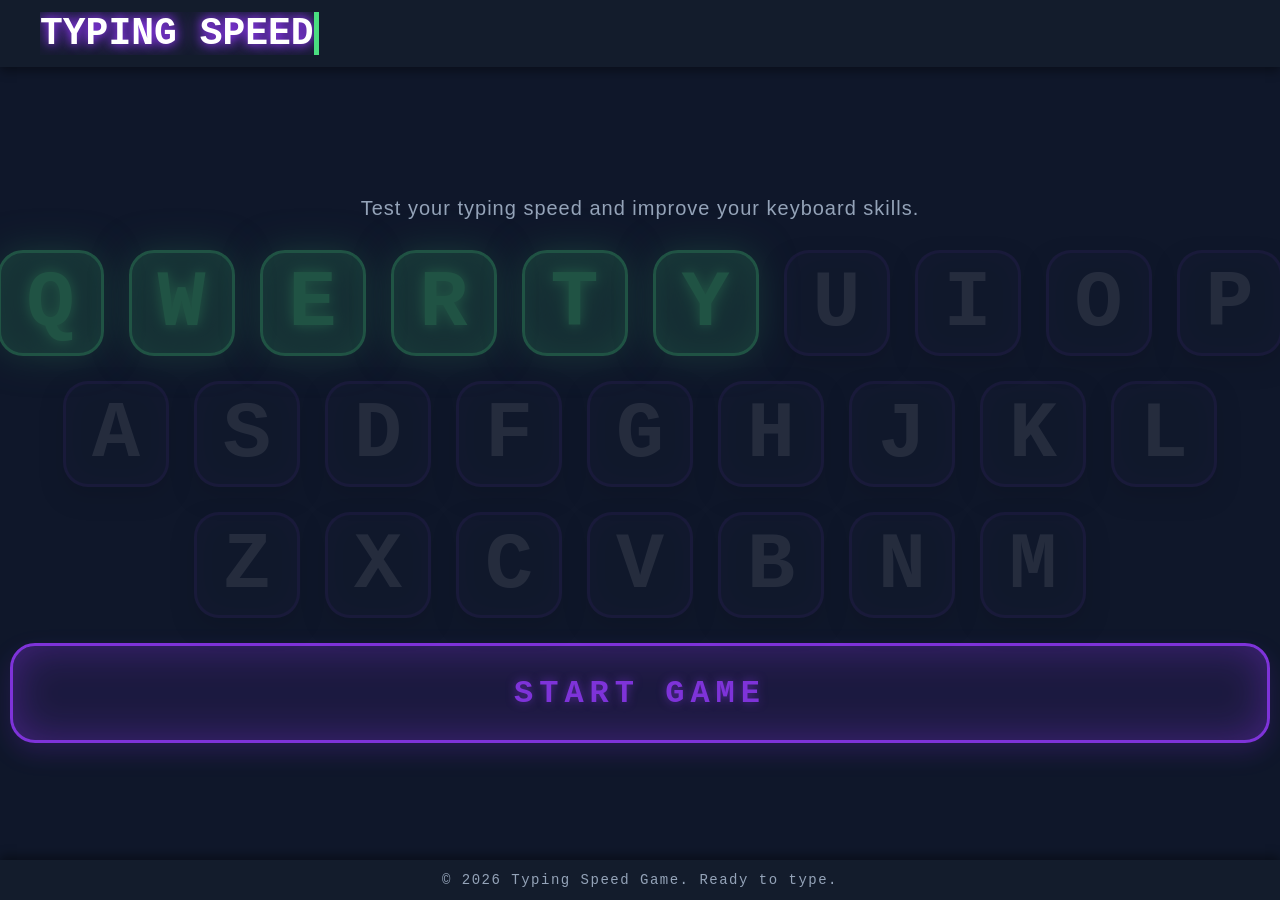
==== index.html @ a7e7d52d "move start button to the background space bar key" ====
<!DOCTYPE html>
<html>
<head>
    <meta charset="UTF-8">
    <title>Typing Speed Game - Main Menu</title>
    <link rel="stylesheet" href="style.css">
</head>
<body>
    
    <div class="header-bar">
        <h1 class="game-title">TYPING SPEED</h1>
    </div>

    <main class="menu-container">
        <p class="menu-description">Test your typing speed and improve your keyboard skills.</p>

        <div class="keyboard-decoration">
            <div class="key-row">
                <div class="key highlight-qwerty">Q</div>
                <div class="key highlight-qwerty">W</div>
                <div class="key highlight-qwerty">E</div>
                <div class="key highlight-qwerty">R</div>
                <div class="key highlight-qwerty">T</div>
                <div class="key highlight-qwerty">Y</div>
                <div class="key">U</div><div class="key">I</div><div class="key">O</div><div class="key">P</div>
            </div>
            <div class="key-row">
                <div class="key">A</div><div class="key">S</div><div class="key">D</div>
                <div class="key">F</div><div class="key">G</div><div class="key">H</div>
                <div class="key">J</div><div class="key">K</div><div class="key">L</div>
            </div>
            <div class="key-row">
                <div class="key">Z</div><div class="key">X</div><div class="key">C</div>
                <div class="key">V</div><div class="key">B</div><div class="key">N</div><div class="key">M</div>
            </div>
            <div class="key-row">
                <a href="game.html" class="space-button-link">
                    <button class="key space-bar" id="menu-start-button">START GAME</button>
                </a>
            </div>
        </div>
    </main>

    <div class="footer-bar">
        <p>© 2026 Typing Speed Game. Ready to type.</p>
    </div>

</body>
</html>
---- style.css ----
/* --- ORTAK AYARLAR --- */
body {
    background-color: #0f172a; 
    color: #ffffff;
    font-family: Arial, sans-serif;
    margin: 0;
    overflow-x: hidden;
}

.header-bar {
    position: absolute;
    top: 0;
    left: 0;
    width: 100%;
    background-color: #131c2c;
    padding: 12px 40px;/* Sağ ve soldan 40px boşluk verildi */
    box-sizing: border-box;
    box-shadow: 0 4px 10px rgba(0, 0, 0, 0.4);
    z-index: 20;
    display: flex;/* Başlık ve butonu yan yana hizalamak için */
    justify-content: space-between;
    align-items: center;/* Dikeyde ortalama */
}

.game-title {
    font-size: 38px;
    font-weight: 900;
    color: #ffffff;
    font-family: 'Courier New', Courier, monospace;
    text-shadow: 0 0 10px #9238f8, 0 0 20px #9238f8;
    border-right: 5px solid #4ade80;
    white-space: nowrap;
    overflow: hidden;
    margin: 0;/* Header-bar içindeki flex düzeni için margin sıfırlandı */
    width: 12ch;
    animation: typing 1.5s steps(12, end), blink-caret 0.8s step-end infinite;
}

@keyframes typing { from { width: 0 } to { width: 12ch; } }
@keyframes blink-caret { from, to { border-color: transparent } 50% { border-color: #4ade80; } }

.menu-container {
    display: flex;
    flex-direction: column;
    align-items: center;
    justify-content: center;
    height: 100vh;
    padding-top: 40px; 
    box-sizing: border-box;
    text-align: center;
}

.menu-description {
    font-size: 20px;
    color: #94a3b8; 
    margin: 0 0 90px 0;
    letter-spacing: 1px;
    z-index: 10;
    position: relative;
}

/* ---  SAYDAM KLAVYE --- */
.keyboard-decoration {
    margin-top: -60px;
    display: flex;
    flex-direction: column;
    gap: 25px; 
    user-select: none; 
    z-index: 5; 
    position: relative;
}

.keyboard-decoration .key:not(.space-bar) {
    pointer-events: none;
    opacity: 0.15;
}

.key-row {
    display: flex;
    justify-content: center;
    gap: 25px; 
}

.key {
    width: 100px; 
    height: 100px; 
    background-color: rgba(30, 41, 59, 0.6); 
    border: 3px solid rgba(146, 56, 248, 0.5); 
    border-radius: 25px; 
    display: flex;
    align-items: center;
    justify-content: center;
    font-family: 'Courier New', Courier, monospace;
    font-size: 80px; 
    font-weight: bold;
    color: rgba(255, 255, 255, 0.6); 
    box-shadow: inset 0 0 30px rgba(146, 56, 248, 0.15), 0 10px 20px rgba(0, 0, 0, 0.6);
    transition: all 0.3s ease;
}

/* ÇOK DAHA BELİRGİN QWERTY VURGUSU */
.highlight-qwerty {
    color: #4ade80; 
    background-color: rgba(74, 222, 128, 0.3);
    border-color: #4ade80; 
    box-shadow: inset 0 0 40px rgba(74, 222, 128, 0.5), 0 0 35px rgba(74, 222, 128, 0.5); 
    text-shadow: 0 0 12px #4ade80, 0 0 30px #4ade80; 
    opacity: 0.3 !important;
}

.space-button-link {
    text-decoration: none;
    z-index: 25;
    position: relative;
}

.space-bar {
    width: 1260px; 
    font-size: 32px; 
    font-weight: 900;
    font-family: 'Courier New', Courier, monospace;
    letter-spacing: 6px;
    color: #9238f8;
    background-color: rgba(146, 56, 248, 0.12);
    border-color: #9238f8;
    box-shadow: inset 0 0 40px rgba(146, 56, 248, 0.4), 0 10px 25px rgba(146, 56, 248, 0.2);
    text-shadow: 0 0 10px rgba(146, 56, 248, 0.6);
    cursor: pointer;
    outline: none;
    opacity: 0.85;
    transition: all 0.3s cubic-bezier(0.175, 0.885, 0.32, 1.275);
}

.space-bar:hover {
    opacity: 1;
    color: #ffffff;
    background-color: rgba(146, 56, 248, 0.25);
    border-color: #a855f7;
    transform: translateY(-4px) scale(1.01);
    box-shadow: inset 0 0 50px rgba(146, 56, 248, 0.6), 0 15px 30px rgba(146, 56, 248, 0.4);
    text-shadow: 0 0 15px #ffffff, 0 0 25px #9238f8;
}

.space-bar:active {
    transform: translateY(-1px) scale(0.99);
    box-shadow: inset 0 0 30px rgba(146, 56, 248, 0.7), 0 5px 10px rgba(0, 0, 0, 0.5);
}

/* --- ALT BİLGİ (FOOTER) ÇUBUĞU --- */
.footer-bar {
    position: absolute;
    bottom: 0;
    left: 0;
    width: 100%;
    background-color: #131c2c; 
    padding: 12px 0;
    box-sizing: border-box;
    box-shadow: 0 -4px 10px rgba(0, 0, 0, 0.4); 
    z-index: 20;
    text-align: center;
}

.footer-bar p {
    margin: 0;
    color: #94a3b8; 
    font-family: 'Courier New', Courier, monospace; 
    font-size: 14px;
    letter-spacing: 1.5px;
}

/* metnin durduğu kutunun ayarları */
#target-text {
    background-color: #1e293b;/* arka plandan biraz daha açık bir mavi */
    color: #f8fafc;           /* kutunun içindeki yazının rengi */
    padding: 15px;
    border: 2px solid #043d55;
    width: min(620px, 90vw);
    font-size: 18px;
    line-height: 1.6;
    border-radius: 8px;
}

.target-word {
    display: inline-block;
    margin: 3px 5px;
    padding: 2px 5px;
    border-radius: 5px;
}

.target-char {
    display: inline-block;
    border-radius: 3px;
}

.current-word {
    background-color: rgba(56, 189, 248, 0.16);
    box-shadow: inset 0 -2px 0 #38bdf8;
}

.completed-word {
    color: #4ade80;
}

.missed-word {
    color: #f87171;
    background-color: rgba(248, 113, 113, 0.16);
}

/* kullanıcının yazı yazacağı kutu */
#user-input {
    background-color: #1e293b;
    color: #ffffff;
    border: 2px solid #334155;
    border-radius: 8px;
    box-sizing: border-box;
    width: min(620px, 90vw);
    height: 56px;
    font-size: 18px;
    line-height: 1.5;
    padding: 14px;
    outline: none;
    transition: border-color 0.2s ease, box-shadow 0.2s ease;
}

#user-input:focus {
    border-color: #38bdf8;
    box-shadow: 0 0 0 3px rgba(56, 189, 248, 0.18);
}

#user-input::placeholder {
    color: #94a3b8;
}

#stats {
    display: flex;
    justify-content: center;
    gap: 12px;
    flex-wrap: wrap;
    width: min(620px, 90vw);
    margin-top: 18px;
}

.stat-box {
    background-color: #1e293b;
    border: 1px solid #334155;
    border-radius: 8px;
    box-sizing: border-box;
    min-width: 130px;
    padding: 12px 16px;
}

.stat-box span {
    display: block;
    color: #94a3b8;
    font-size: 13px;
    margin-bottom: 6px;
}

.stat-box strong {
    color: #f8fafc;
    font-size: 24px;
}

/*yazının doğruluğuna göre renk değiştirme*/
.correct {
    color: #4ade80; 
}

/* yanlış yazılan kelimelerin arka planını hafif kırmızı yapar */   
    border-radius: 3px;
.incorrect {
    color: #f87171; 
    background-color: rgba(248, 113, 113, 0.2);
    border-radius: 3px;
}
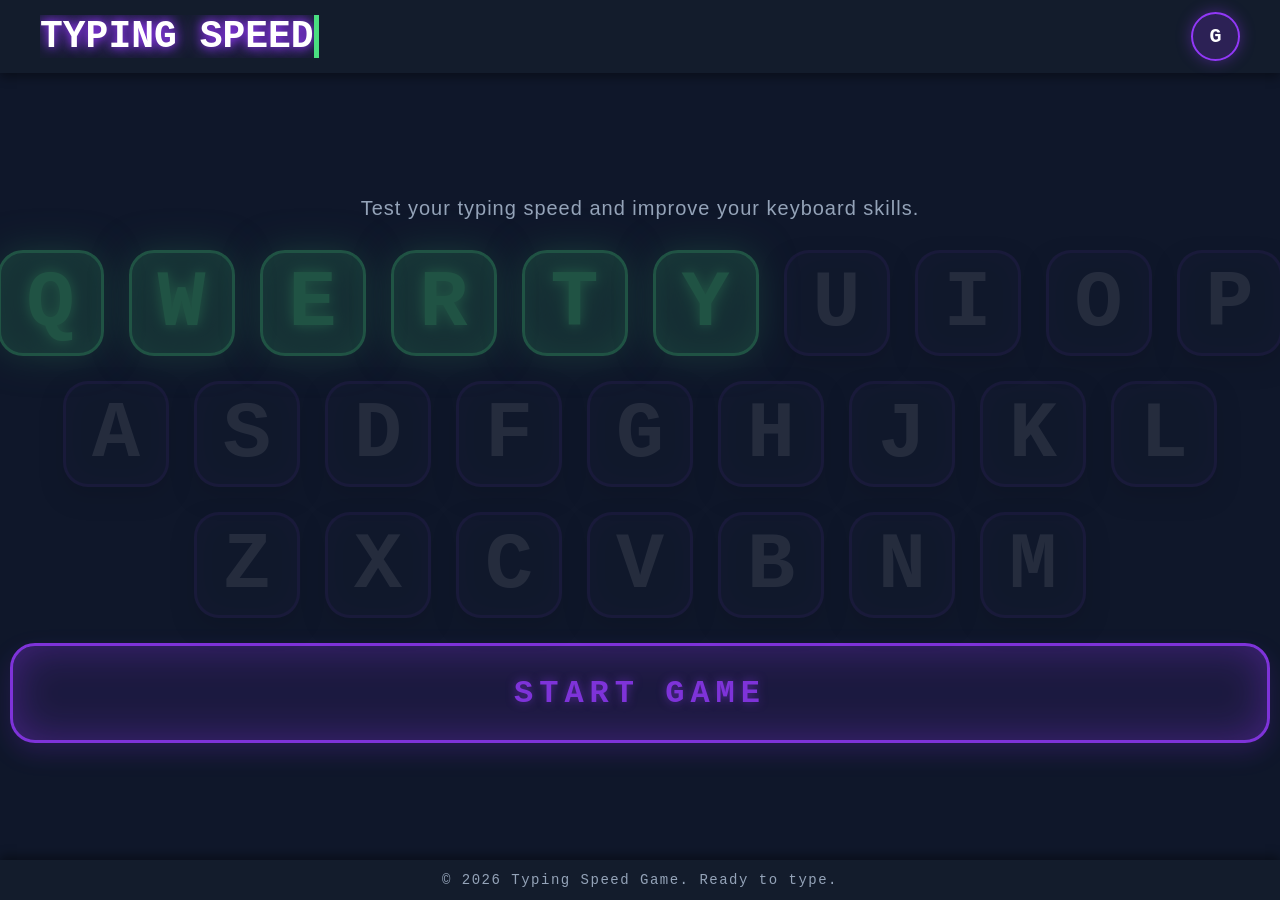
==== commit 14b2410a: "add profile circle icon to the header bar" ====
--- a/index.html
+++ b/index.html
@@ -9,6 +9,23 @@
     
     <div class="header-bar">
         <h1 class="game-title">TYPING SPEED</h1>
+        <div class="profile-container" id="profile-trigger">
+            <div class="profile-circle" id="profile-avatar">G</div>
+        </div>
+    </div>
+
+    <div class="profile-modal" id="profile-modal">
+        <div class="modal-content">
+            <h3>Edit Profile</h3>
+            <div class="input-group">
+                <label for="username-input">Your Name</label>
+                <input type="text" id="username-input" maxlength="15" placeholder="Enter your name">
+            </div>
+            <div class="modal-buttons">
+                <button class="modal-btn cancel" id="modal-cancel">Cancel</button>
+                <button class="modal-btn save" id="modal-save">Save</button>
+            </div>
+        </div>
     </div>
 
     <main class="menu-container">
@@ -45,5 +62,6 @@
         <p>© 2026 Typing Speed Game. Ready to type.</p>
     </div>
 
+    <script src="script.js"></script>
 </body>
 </html>
--- a/style.css
+++ b/style.css
@@ -108,6 +108,156 @@
     opacity: 0.3 !important;
 }
 
+/* profil butonu ve penceresi için eklenen alanlar */
+.profile-container {
+    position: relative; /* altındaki kutuyu hizalamak için relative yapıldı */
+    display: flex;
+    align-items: center;
+    z-index: 25;
+}
+
+.profile-circle {
+    width: 45px;
+    height: 45px;
+    background-color: rgba(146, 56, 248, 0.2);
+    border: 2px solid #9238f8;
+    border-radius: 50%;
+    display: flex;
+    align-items: center;
+    justify-content: center;
+    font-family: 'Courier New', Courier, monospace;
+    font-size: 20px;
+    font-weight: bold;
+    color: #ffffff;
+    cursor: pointer;
+    box-shadow: 0 0 15px rgba(146, 56, 248, 0.4);
+    transition: all 0.3s ease;
+}
+
+.profile-circle:hover {
+    background-color: rgba(146, 56, 248, 0.4);
+    border-color: #4ade80;
+    box-shadow: 0 0 20px #4ade80;
+    transform: scale(1.05);
+}
+
+.profile-modal {
+    display: none;
+    position: absolute; 
+    top: 75px; /* kutu üst dikdörtgenden daha da aşağıya indirildi */
+    right: 0; 
+    z-index: 100;
+}
+
+.profile-modal.active {
+    display: flex;
+}
+
+.modal-content {
+    background-color: rgba(19, 28, 44, 0.75); /* arka plan yarı saydam yapıldı */
+    backdrop-filter: blur(8px); /* arkadaki klavyenin bulanık görünmesi için efekt eklendi */
+    border: 2px solid rgba(146, 56, 248, 0.7);
+    border-radius: 16px;
+    padding: 24px;
+    width: 300px;
+    box-shadow: 0 10px 30px rgba(0, 0, 0, 0.6), inset 0 0 20px rgba(146, 56, 248, 0.1);
+    text-align: left;
+    animation: modalSlide 0.2s ease-out;
+}
+
+@keyframes modalSlide {
+    from { transform: translateY(-10px); opacity: 0; }
+    to { transform: translateY(0); opacity: 1; }
+}
+
+.modal-content h3 {
+    margin: 0 0 16px 0;
+    font-family: 'Courier New', Courier, monospace;
+    color: #ffffff;
+    font-size: 18px;
+    text-shadow: 0 0 8px #9238f8;
+}
+
+.input-group {
+    display: flex;
+    flex-direction: column;
+    gap: 8px;
+    margin-bottom: 24px;
+}
+
+.input-group label {
+    color: #94a3b8;
+    font-size: 13px;
+    font-weight: bold;
+}
+
+.input-group input {
+    background-color: rgba(30, 41, 59, 0.7); /* input alanı da uyum için hafif saydam yapıldı */
+    color: #ffffff;
+    border: 2px solid #334155;
+    border-radius: 8px;
+    padding: 10px;
+    font-size: 15px;
+    outline: none;
+    transition: border-color 0.2s;
+}
+
+.input-group input:focus {
+    border-color: #4ade80;
+    box-shadow: 0 0 10px rgba(74, 222, 128, 0.2);
+}
+
+.modal-buttons {
+    display: flex;
+    justify-content: flex-end;
+    gap: 12px;
+}
+
+/* butonlar arka plandaki klavye tuslarinin stiline uyarlandi */
+.modal-btn {
+    padding: 10px 20px;
+    border-radius: 10px;
+    font-family: 'Courier New', Courier, monospace;
+    font-size: 14px;
+    font-weight: bold;
+    cursor: pointer;
+    background-color: rgba(30, 41, 59, 0.6); 
+    border: 2px solid rgba(146, 56, 248, 0.5); 
+    box-shadow: inset 0 0 15px rgba(146, 56, 248, 0.15), 0 4px 10px rgba(0, 0, 0, 0.4);
+    transition: all 0.2s ease;
+}
+
+.modal-btn.cancel {
+    color: rgba(255, 255, 255, 0.6);
+}
+
+.modal-btn.cancel:hover {
+    color: #ffffff;
+    background-color: rgba(30, 41, 59, 0.8);
+    border-color: #f87171;
+    box-shadow: inset 0 0 15px rgba(248, 113, 113, 0.2), 0 0 15px rgba(248, 113, 113, 0.4);
+    transform: translateY(-2px);
+}
+
+.modal-btn.save {
+    color: #9238f8;
+    text-shadow: 0 0 5px rgba(146, 56, 248, 0.6);
+}
+
+.modal-btn.save:hover {
+    color: #ffffff;
+    background-color: rgba(146, 56, 248, 0.2);
+    border-color: #4ade80;
+    box-shadow: inset 0 0 20px rgba(74, 222, 128, 0.3), 0 0 15px #4ade80;
+    text-shadow: 0 0 8px #4ade80;
+    transform: translateY(-2px);
+}
+
+.modal-btn:active {
+    transform: translateY(0);
+    box-shadow: inset 0 0 10px rgba(0, 0, 0, 0.5);
+}
+
 .space-button-link {
     text-decoration: none;
     z-index: 25;
@@ -267,7 +417,6 @@
 }
 
 /* yanlış yazılan kelimelerin arka planını hafif kırmızı yapar */   
-    border-radius: 3px;
 .incorrect {
     color: #f87171; 
     background-color: rgba(248, 113, 113, 0.2);
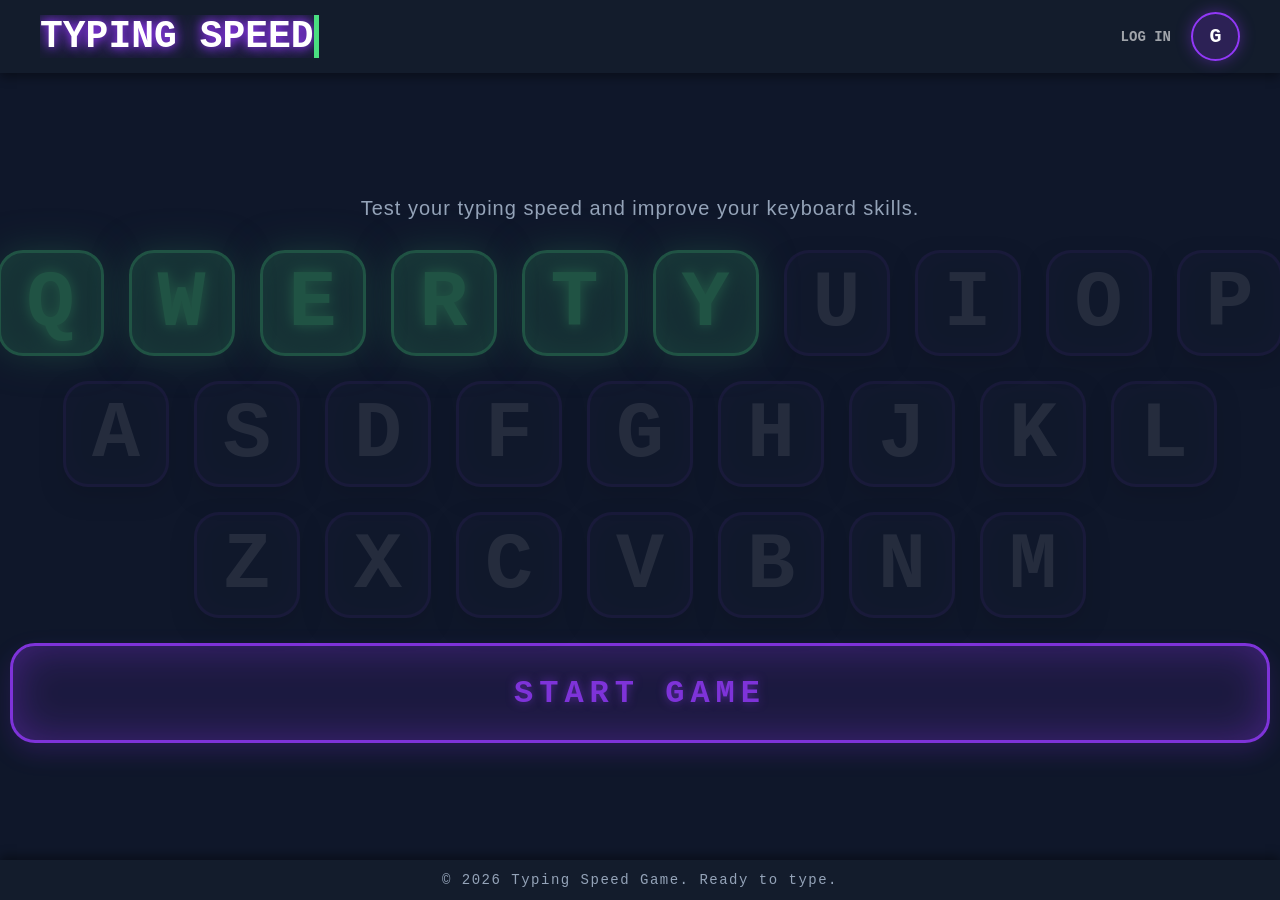
==== commit 37561910: "add login and logout buttons" ====
--- a/index.html
+++ b/index.html
@@ -9,21 +9,28 @@
     
     <div class="header-bar">
         <h1 class="game-title">TYPING SPEED</h1>
-        <div class="profile-container" id="profile-trigger">
-            <div class="profile-circle" id="profile-avatar">G</div>
-        </div>
-    </div>
+        <div class="header-actions">
+            <button class="login-btn" id="login-button">LOG IN</button>
+            <div class="profile-container" id="profile-trigger">
+                <div class="profile-circle" id="profile-avatar">G</div>
+                
+                <div class="profile-modal" id="profile-modal">
+                    <div class="modal-content">
+                        <h3>Edit Profile</h3>
+                        <div class="input-group">
+                            <label for="username-input">Your Name</label>
+                            <input type="text" id="username-input" maxlength="15" placeholder="Enter your name">
+                        </div>
+                        <div class="modal-footer-buttons">
+                            <button class="logout-btn" id="modal-logout">Log Out</button>
+                            <div class="modal-buttons">
+                                <button class="modal-btn cancel" id="modal-cancel">Cancel</button>
+                                <button class="modal-btn save" id="modal-save">Save</button>
+                            </div>
+                        </div>
+                    </div>
+                </div>
 
-    <div class="profile-modal" id="profile-modal">
-        <div class="modal-content">
-            <h3>Edit Profile</h3>
-            <div class="input-group">
-                <label for="username-input">Your Name</label>
-                <input type="text" id="username-input" maxlength="15" placeholder="Enter your name">
-            </div>
-            <div class="modal-buttons">
-                <button class="modal-btn cancel" id="modal-cancel">Cancel</button>
-                <button class="modal-btn save" id="modal-save">Save</button>
             </div>
         </div>
     </div>
--- a/style.css
+++ b/style.css
@@ -39,6 +39,32 @@
 @keyframes typing { from { width: 0 } to { width: 12ch; } }
 @keyframes blink-caret { from, to { border-color: transparent } 50% { border-color: #4ade80; } }
 
+/* auth ve profil aksiyonlari yerlesimi */
+.header-actions {
+    display: flex;
+    align-items: center;
+    gap: 20px;
+}
+
+/* log in butonu */
+.login-btn {
+    background: none;
+    border: none;
+    padding: 0;
+    font-family: 'Courier New', Courier, monospace;
+    font-size: 14px;
+    font-weight: bold;
+    color: rgba(255, 255, 255, 0.6);
+    cursor: pointer;
+    transition: color 0.2s ease, text-shadow 0.2s ease;
+    outline: none;
+}
+
+.login-btn:hover {
+    color: #4ade80;
+    text-shadow: 0 0 8px #4ade80;
+}
+
 .menu-container {
     display: flex;
     flex-direction: column;
@@ -98,7 +124,7 @@
     transition: all 0.3s ease;
 }
 
-/* ÇOK DAHA BELİRGİN QWERTY VURGUSU */
+/*BELİRGİN QWERTY VURGUSU */
 .highlight-qwerty {
     color: #4ade80; 
     background-color: rgba(74, 222, 128, 0.3);
@@ -108,9 +134,9 @@
     opacity: 0.3 !important;
 }
 
-/* profil butonu ve penceresi için eklenen alanlar */
+/* profil dairesi konteynari */
 .profile-container {
-    position: relative; /* altındaki kutuyu hizalamak için relative yapıldı */
+    position: relative; 
     display: flex;
     align-items: center;
     z-index: 25;
@@ -141,10 +167,11 @@
     transform: scale(1.05);
 }
 
+/* absolute yapisi relative parent icine sabitlendi */
 .profile-modal {
     display: none;
     position: absolute; 
-    top: 75px; /* kutu üst dikdörtgenden daha da aşağıya indirildi */
+    top: 58px; 
     right: 0; 
     z-index: 100;
 }
@@ -154,12 +181,12 @@
 }
 
 .modal-content {
-    background-color: rgba(19, 28, 44, 0.75); /* arka plan yarı saydam yapıldı */
-    backdrop-filter: blur(8px); /* arkadaki klavyenin bulanık görünmesi için efekt eklendi */
-    border: 2px solid rgba(146, 56, 248, 0.7);
+    background-color: rgba(19, 28, 44, 0.8); 
+    backdrop-filter: blur(10px); 
+    border: 2px solid rgba(146, 56, 248, 0.6);
     border-radius: 16px;
-    padding: 24px;
-    width: 300px;
+    padding: 22px;
+    width: 320px;
     box-shadow: 0 10px 30px rgba(0, 0, 0, 0.6), inset 0 0 20px rgba(146, 56, 248, 0.1);
     text-align: left;
     animation: modalSlide 0.2s ease-out;
@@ -192,7 +219,7 @@
 }
 
 .input-group input {
-    background-color: rgba(30, 41, 59, 0.7); /* input alanı da uyum için hafif saydam yapıldı */
+    background-color: rgba(30, 41, 59, 0.7); 
     color: #ffffff;
     border: 2px solid #334155;
     border-radius: 8px;
@@ -207,24 +234,31 @@
     box-shadow: 0 0 10px rgba(74, 222, 128, 0.2);
 }
 
+.modal-footer-buttons {
+    display: flex;
+    justify-content: space-between;
+    align-items: center;
+    gap: 10px;
+}
+
 .modal-buttons {
     display: flex;
-    justify-content: flex-end;
-    gap: 12px;
-}
-
-/* butonlar arka plandaki klavye tuslarinin stiline uyarlandi */
+    gap: 10px;
+}
+
+/* klavye tusu miras stilleri */
 .modal-btn {
-    padding: 10px 20px;
+    padding: 10px 18px;
     border-radius: 10px;
     font-family: 'Courier New', Courier, monospace;
-    font-size: 14px;
+    font-size: 13px;
     font-weight: bold;
     cursor: pointer;
     background-color: rgba(30, 41, 59, 0.6); 
     border: 2px solid rgba(146, 56, 248, 0.5); 
     box-shadow: inset 0 0 15px rgba(146, 56, 248, 0.15), 0 4px 10px rgba(0, 0, 0, 0.4);
     transition: all 0.2s ease;
+    outline: none;
 }
 
 .modal-btn.cancel {
@@ -253,9 +287,23 @@
     transform: translateY(-2px);
 }
 
-.modal-btn:active {
-    transform: translateY(0);
-    box-shadow: inset 0 0 10px rgba(0, 0, 0, 0.5);
+/* log out butonu */
+.logout-btn {
+    background: none;
+    border: none;
+    padding: 0;
+    font-family: 'Courier New', Courier, monospace;
+    font-size: 13px;
+    font-weight: bold;
+    cursor: pointer;
+    color: rgba(248, 113, 113, 0.6);
+    transition: color 0.2s ease, text-shadow 0.2s ease;
+    outline: none;
+}
+
+.logout-btn:hover {
+    color: #f87171;
+    text-shadow: 0 0 8px #f87171;
 }
 
 .space-button-link {
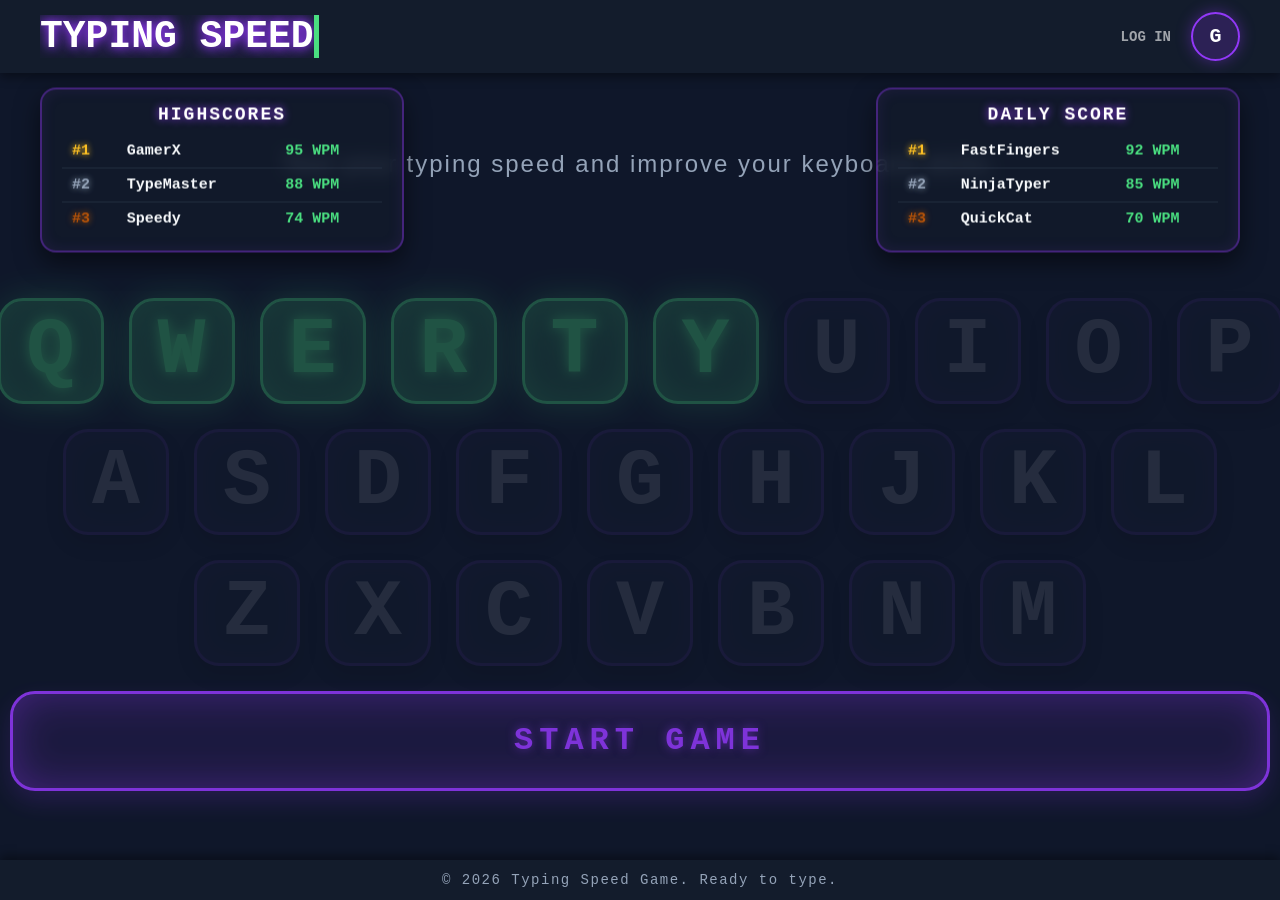
==== commit 0475ffdb: "add highscores and daily score tables to main menu" ====
--- a/index.html
+++ b/index.html
@@ -38,6 +38,52 @@
     <main class="menu-container">
         <p class="menu-description">Test your typing speed and improve your keyboard skills.</p>
 
+        <div class="static-score-container">
+            <h2 class="static-score-title">HIGHSCORES</h2>
+            <table class="static-score-table">
+                <tbody id="main-leaderboard-body">
+                    <tr>
+                        <td class="static-rank-1">#1</td>
+                        <td>GamerX</td>
+                        <td class="correct">95 WPM</td>
+                    </tr>
+                    <tr>
+                        <td class="static-rank-2">#2</td>
+                        <td>TypeMaster</td>
+                        <td class="correct">88 WPM</td>
+                    </tr>
+                    <tr>
+                        <td class="static-rank-3">#3</td>
+                        <td>Speedy</td>
+                        <td class="correct">74 WPM</td>
+                    </tr>
+                </tbody>
+            </table>
+        </div>
+
+        <div class="static-score-container right-side">
+            <h2 class="static-score-title">DAILY SCORE</h2>
+            <table class="static-score-table">
+                <tbody id="daily-leaderboard-body">
+                    <tr>
+                        <td class="static-rank-1">#1</td>
+                        <td>FastFingers</td>
+                        <td class="correct">92 WPM</td>
+                    </tr>
+                    <tr>
+                        <td class="static-rank-2">#2</td>
+                        <td>NinjaTyper</td>
+                        <td class="correct">85 WPM</td>
+                    </tr>
+                    <tr>
+                        <td class="static-rank-3">#3</td>
+                        <td>QuickCat</td>
+                        <td class="correct">70 WPM</td>
+                    </tr>
+                </tbody>
+            </table>
+        </div>
+
         <div class="keyboard-decoration">
             <div class="key-row">
                 <div class="key highlight-qwerty">Q</div>
--- a/style.css
+++ b/style.css
@@ -77,10 +77,10 @@
 }
 
 .menu-description {
-    font-size: 20px;
+    font-size: 24px;
     color: #94a3b8; 
-    margin: 0 0 90px 0;
-    letter-spacing: 1px;
+    margin: 0 0 180px 0;
+    letter-spacing: 2px;
     z-index: 10;
     position: relative;
 }
@@ -124,7 +124,7 @@
     transition: all 0.3s ease;
 }
 
-/*BELİRGİN QWERTY VURGUSU */
+/* BELİRGİN QWERTY VURGUSU */
 .highlight-qwerty {
     color: #4ade80; 
     background-color: rgba(74, 222, 128, 0.3);
@@ -171,7 +171,7 @@
 .profile-modal {
     display: none;
     position: absolute; 
-    top: 58px; 
+    top: 61px; 
     right: 0; 
     z-index: 100;
 }
@@ -469,4 +469,61 @@
     color: #f87171; 
     background-color: rgba(248, 113, 113, 0.2);
     border-radius: 3px;
-}+}
+
+/* --- LIDERLIK TABLOSU AYARLARI --- */
+.static-score-container {
+    width: min(320px, 90vw); 
+    background-color: rgba(19, 28, 44, 0.7);
+    backdrop-filter: blur(8px);
+    border: 2px solid rgba(146, 56, 248, 0.4);
+    border-radius: 16px;
+    padding: 15px 20px; 
+    box-shadow: 0 10px 25px rgba(0, 0, 0, 0.5), inset 0 0 15px rgba(146, 56, 248, 0.1);
+    z-index: 10;
+    
+    position: absolute;
+    left: 40px; 
+    top: calc(50% - 280px);
+    transform: translateY(-50%);
+    margin-bottom: 0; 
+}
+
+/* Daily Score tablosu */
+.static-score-container.right-side {
+    left: auto;
+    right: 40px;
+}
+
+.static-score-title {
+    margin: 0 0 10px 0; 
+    font-family: 'Courier New', Courier, monospace;
+    color: #ffffff;
+    font-size: 18px;
+    text-shadow: 0 0 8px #9238f8;
+    letter-spacing: 2px;
+    text-align: center; /* Yazı ortaya hizalandı */
+}
+
+.static-score-table {
+    width: 100%;
+    border-collapse: collapse;
+    color: #f8fafc;
+    font-family: 'Courier New', Courier, monospace;
+}
+
+.static-score-table td {
+    padding: 8px 10px; /* Tablo hücreleri daraltılarak yükseklik azaltıldı */
+    text-align: left;
+    border-bottom: 1px solid rgba(51, 65, 85, 0.5);
+    font-size: 15px;
+    font-weight: bold;
+}
+
+.static-score-table tr:last-child td {
+    border-bottom: none;
+}
+
+.static-rank-1 { color: #fbbf24; text-shadow: 0 0 6px #fbbf24; }
+.static-rank-2 { color: #94a3b8; text-shadow: 0 0 6px #94a3b8; }
+.static-rank-3 { color: #b45309; text-shadow: 0 0 6px #b45309; }
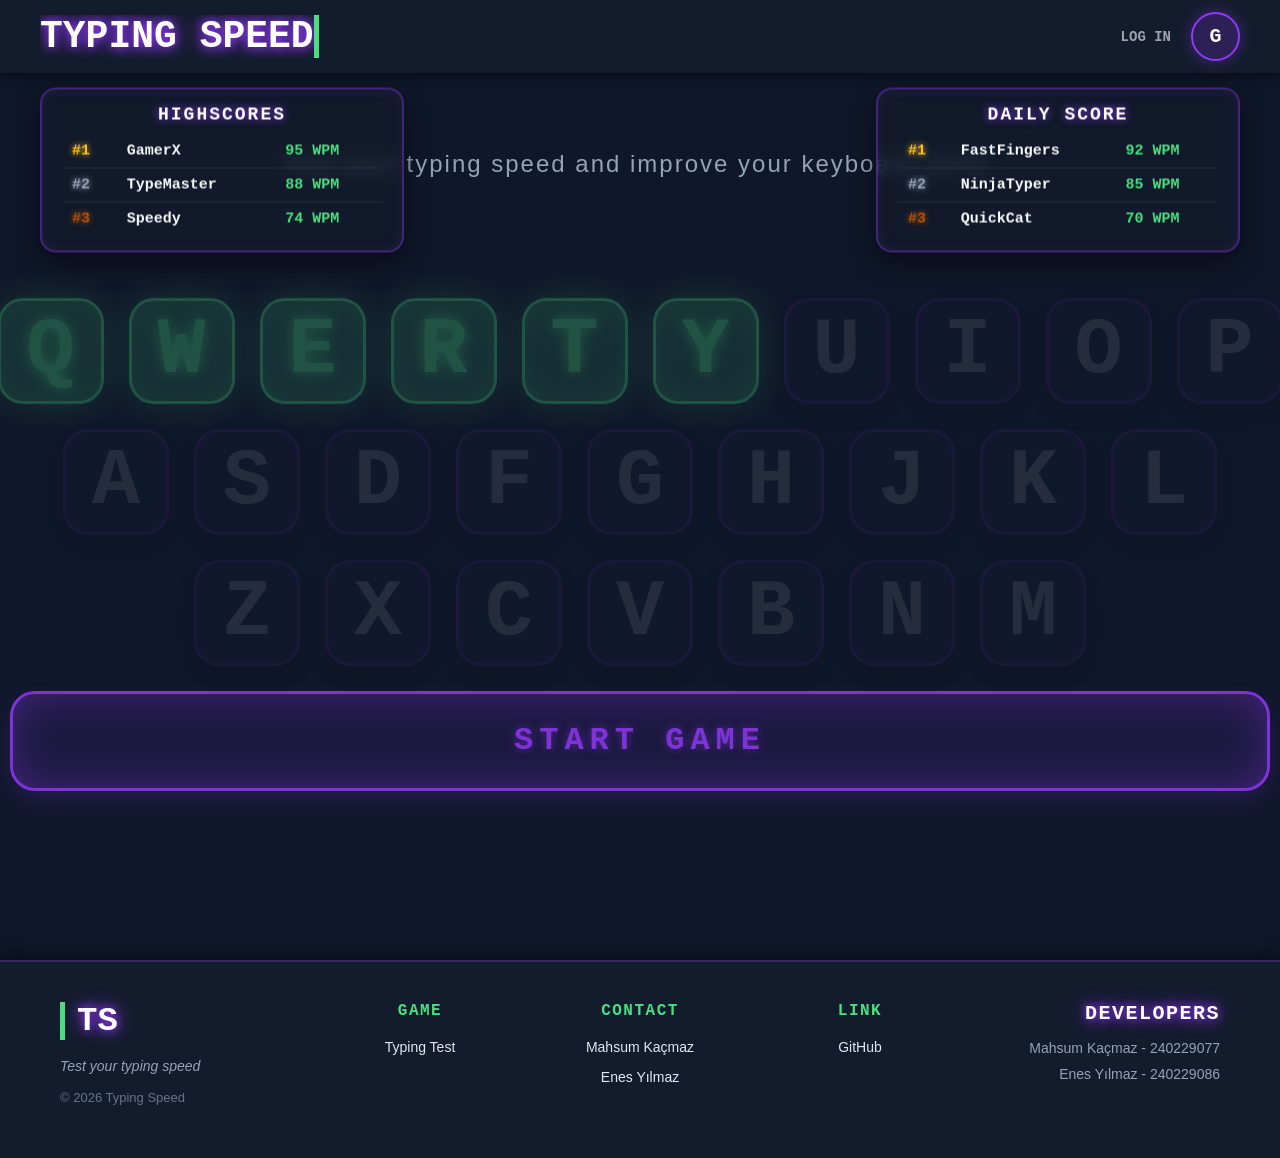
==== commit 063d1902: "footer redesigned" ====
--- a/index.html
+++ b/index.html
@@ -111,9 +111,41 @@
         </div>
     </main>
 
-    <div class="footer-bar">
-        <p>© 2026 Typing Speed Game. Ready to type.</p>
-    </div>
+    <footer class="game-footer">
+        <div class="footer-container">
+            <div class="footer-left">
+                <div class="footer-logo">TS</div>
+                <p class="footer-tagline">Test your typing speed</p>
+                <p class="footer-copyright">&copy; 2026 Typing Speed</p>
+            </div>
+            <div class="footer-center">
+                <div class="footer-column">
+                    <h3>Game</h3>
+                    <ul>
+                        <li><a href="game.html">Typing Test</a></li>
+                    </ul>
+                </div>
+                <div class="footer-column">
+                    <h3>Contact</h3>
+                    <ul>
+                        <li><a href="mailto:mashumkacmaz072@gmail.com">Mahsum Kaçmaz</a></li>
+                        <li><a href="mailto:yenes991@gmail.com">Enes Yılmaz</a></li>
+                    </ul>
+                </div>
+                <div class="footer-column">
+                    <h3>Link</h3>
+                    <ul>
+                        <li><a href="https://github.com/enes-yilmaz123/Typing-Speed.git" target="_blank" rel="noopener noreferrer">GitHub</a></li>
+                    </ul>
+                </div>
+            </div>
+            <div class="footer-right">
+                <div class="footer-right-title">DEVELOPERS</div>
+                <p>Mahsum Kaçmaz - 240229077</p>
+                <p>Enes Yılmaz - 240229086</p>
+            </div>
+        </div>
+    </footer>
 
     <script src="script.js"></script>
 </body>
--- a/style.css
+++ b/style.css
@@ -344,26 +344,151 @@
     box-shadow: inset 0 0 30px rgba(146, 56, 248, 0.7), 0 5px 10px rgba(0, 0, 0, 0.5);
 }
 
-/* --- ALT BİLGİ (FOOTER) ÇUBUĞU --- */
-.footer-bar {
-    position: absolute;
-    bottom: 0;
-    left: 0;
+/* --- YENİ ALAN: GELİŞMİŞ ALT BİLGİ (FOOTER) TASARIMI --- */
+.game-footer {
     width: 100%;
     background-color: #131c2c; 
-    padding: 12px 0;
+    border-top: 2px solid rgba(146, 56, 248, 0.3);
+    padding: 40px 60px;
     box-sizing: border-box;
-    box-shadow: 0 -4px 10px rgba(0, 0, 0, 0.4); 
+    box-shadow: 0 -4px 15px rgba(0, 0, 0, 0.5);
     z-index: 20;
-    text-align: center;
-}
-
-.footer-bar p {
+    position: relative;
+    margin-top: 60px;
+}
+
+.footer-container {
+    max-width: 1300px;
+    margin: 0 auto;
+    display: flex;
+    justify-content: space-between;
+    align-items: flex-start;
+    flex-wrap: wrap;
+    gap: 40px;
+}
+
+.footer-left {
+    flex: 1;
+    min-width: 260px;
+}
+
+.footer-logo {
+    font-family: 'Courier New', Courier, monospace;
+    font-size: 34px;
+    font-weight: 900;
+    color: #ffffff;
+    text-shadow: 0 0 10px #9238f8, 0 0 20px #9238f8;
+    border-left: 5px solid #4ade80;
+    padding-left: 12px;
+    margin-bottom: 12px;
+    display: inline-block;
+}
+
+.footer-tagline {
+    color: #94a3b8;
+    font-size: 14px;
+    font-style: italic;
+    margin: 6px 0;
+}
+
+.footer-copyright {
+    color: #64748b;
+    font-size: 13px;
+    margin-top: 16px;
+}
+
+/* Ortadaki link sütunları mükemmel şekilde ortalandı */
+.footer-center {
+    display: flex;
+    gap: 80px;
+    flex: 2;
+    justify-content: center; /* Sütunlar tam ortaya hizalandı */
+    min-width: 320px;
+}
+
+.footer-column {
+    min-width: 140px;
+    text-align: center; /* Sütun içerikleri ortalandı */
+}
+
+.footer-column h3 {
+    color: #4ade80;
+    font-family: 'Courier New', Courier, monospace;
+    font-size: 16px;
+    margin-top: 0;
+    margin-bottom: 18px;
+    text-transform: uppercase;
+    letter-spacing: 1.5px;
+}
+
+.footer-column ul {
+    list-style: none;
+    padding: 0;
     margin: 0;
-    color: #94a3b8; 
-    font-family: 'Courier New', Courier, monospace; 
+}
+
+.footer-column ul li {
+    margin-bottom: 12px;
+}
+
+.footer-column ul li a {
+    color: #e2e8f0;
+    text-decoration: none;
     font-size: 14px;
+    transition: color 0.2s ease, text-shadow 0.2s ease;
+}
+
+.footer-column ul li a:hover {
+    color: #9238f8;
+    text-shadow: 0 0 6px rgba(146, 56, 248, 0.7);
+}
+
+/* Footer Sağ Alanı - Biraz daha sağa kaydırıldı ve yeşil çubuğu silindi */
+.footer-right {
+    flex: 1;
+    min-width: 240px;
+    text-align: right; /* Metinler sağa yanaştırılarak sağa kayma etkisi artırıldı */
+}
+
+.footer-right-title {
+    font-family: 'Courier New', Courier, monospace;
+    font-size: 20px;
+    font-weight: 900;
+    color: #ffffff;
+    text-shadow: 0 0 10px #9238f8, 0 0 20px #9238f8; /* Mor neon efekti korundu */
+    margin-bottom: 15px;
+    display: inline-block;
     letter-spacing: 1.5px;
+}
+
+.footer-right p {
+    color: #94a3b8;
+    font-size: 14px;
+    margin: 0 0 10px 0;
+    font-family: Arial, sans-serif;
+}
+
+/* responsive düzenlemeler */
+@media (max-width: 1024px) {
+    .footer-container {
+        flex-direction: column;
+        align-items: center;
+        text-align: center;
+    }
+    .footer-left, .footer-right {
+        text-align: center;
+    }
+    .footer-logo {
+        border-left: none;
+        border-bottom: 3px solid #4ade80;
+        padding-left: 0;
+        padding-bottom: 6px;
+    }
+    .footer-center {
+        flex-direction: column;
+        gap: 35px;
+        align-items: center;
+    }
 }
 
 /* metnin durduğu kutunun ayarları */
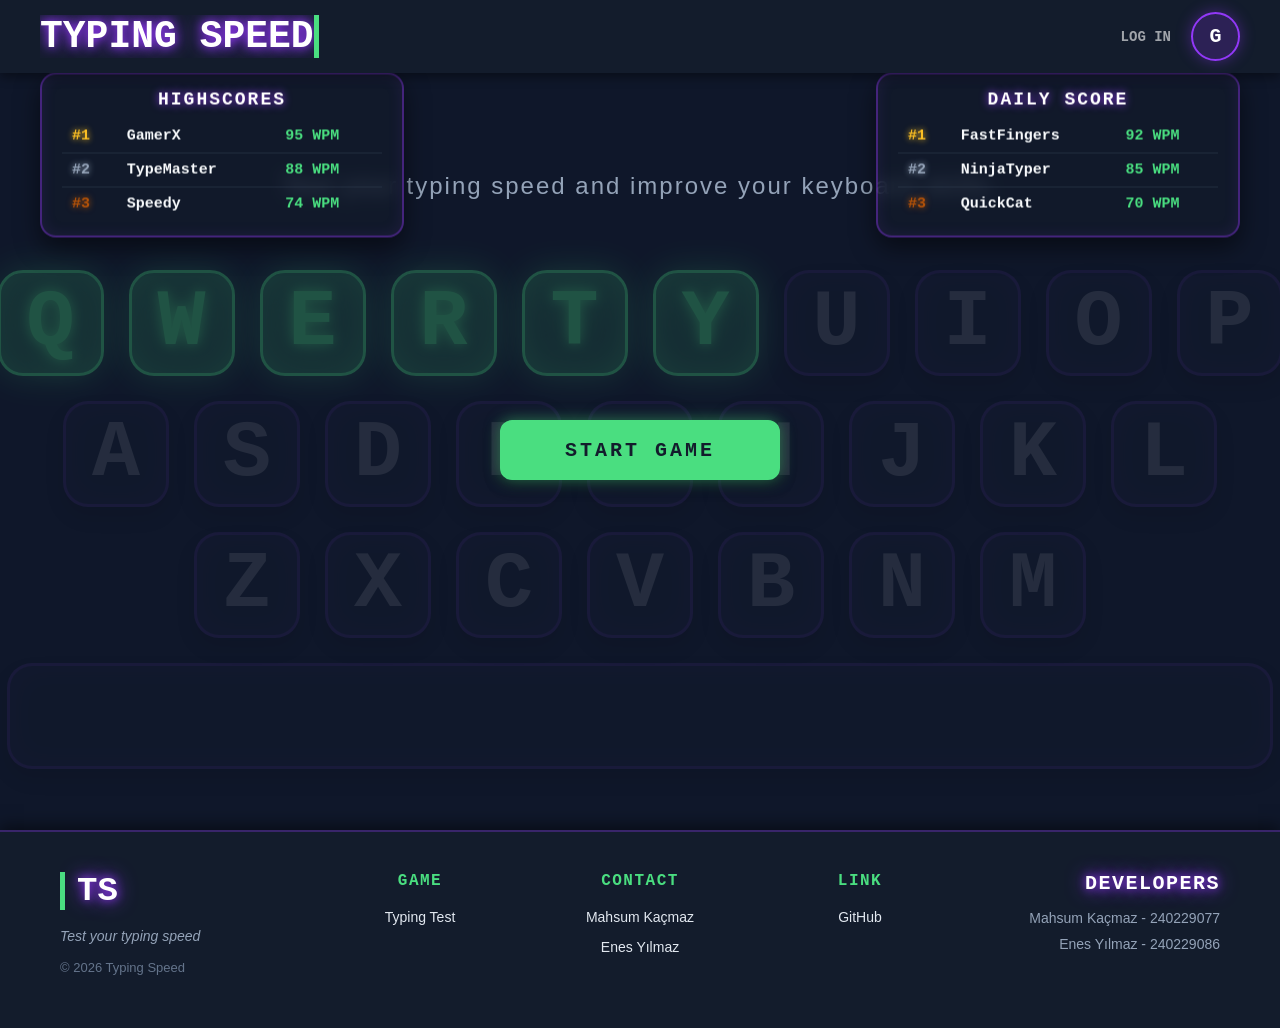
==== commit c7fa1acf: "implement login/logout profile system and redesign start button" ====
--- a/index.html
+++ b/index.html
@@ -37,6 +37,12 @@
 
     <main class="menu-container">
         <p class="menu-description">Test your typing speed and improve your keyboard skills.</p>
+
+        <div class="action-container-absolute">
+            <a href="game.html" class="start-game-link">
+                <button class="neon-start-btn">START GAME</button>
+            </a>
+        </div>
 
         <div class="static-score-container">
             <h2 class="static-score-title">HIGHSCORES</h2>
@@ -104,9 +110,7 @@
                 <div class="key">V</div><div class="key">B</div><div class="key">N</div><div class="key">M</div>
             </div>
             <div class="key-row">
-                <a href="game.html" class="space-button-link">
-                    <button class="key space-bar" id="menu-start-button">START GAME</button>
-                </a>
+                <div class="key space-bar" id="menu-start-button"></div>
             </div>
         </div>
     </main>
--- a/style.css
+++ b/style.css
@@ -13,13 +13,13 @@
     left: 0;
     width: 100%;
     background-color: #131c2c;
-    padding: 12px 40px;/* Sağ ve soldan 40px boşluk verildi */
+    padding: 12px 40px;
     box-sizing: border-box;
     box-shadow: 0 4px 10px rgba(0, 0, 0, 0.4);
     z-index: 20;
-    display: flex;/* Başlık ve butonu yan yana hizalamak için */
+    display: flex;
     justify-content: space-between;
-    align-items: center;/* Dikeyde ortalama */
+    align-items: center;
 }
 
 .game-title {
@@ -31,7 +31,7 @@
     border-right: 5px solid #4ade80;
     white-space: nowrap;
     overflow: hidden;
-    margin: 0;/* Header-bar içindeki flex düzeni için margin sıfırlandı */
+    margin: 0;
     width: 12ch;
     animation: typing 1.5s steps(12, end), blink-caret 0.8s step-end infinite;
 }
@@ -39,14 +39,12 @@
 @keyframes typing { from { width: 0 } to { width: 12ch; } }
 @keyframes blink-caret { from, to { border-color: transparent } 50% { border-color: #4ade80; } }
 
-/* auth ve profil aksiyonlari yerlesimi */
 .header-actions {
     display: flex;
     align-items: center;
     gap: 20px;
 }
 
-/* log in butonu */
 .login-btn {
     background: none;
     border: none;
@@ -74,20 +72,65 @@
     padding-top: 40px; 
     box-sizing: border-box;
     text-align: center;
-}
-
+    position: relative; 
+}
+
+/* ESKİ HALİNE GETİRİLDİ: Orijinal menu description marjin ayarı */
 .menu-description {
     font-size: 24px;
     color: #94a3b8; 
-    margin: 0 0 180px 0;
+    margin: 0 0 130px 0; /* Orijinal tasarımdaki 180px boşluğa geri döndürüldü */
     letter-spacing: 2px;
     z-index: 10;
     position: relative;
 }
 
-/* ---  SAYDAM KLAVYE --- */
+/* --- START GAME NEON BUTONU (EKRANI TAM ORTALAYAN) --- */
+.action-container-absolute {
+    position: absolute;
+    top: 50%;                 
+    left: 50%;                
+    transform: translate(-50%, -50%); 
+    z-index: 30;              
+}
+
+.start-game-link {
+    text-decoration: none;
+}
+
+.neon-start-btn {
+    width: 280px;
+    height: 60px;
+    font-size: 20px;
+    font-weight: 900;
+    font-family: 'Courier New', Courier, monospace;
+    letter-spacing: 3px;
+    color: #131c2c;
+    background-color: #4ade80; 
+    border: 3px solid #4ade80;
+    border-radius: 12px;
+    box-shadow: 0 0 15px rgba(74, 222, 128, 0.5), 0 5px 15px rgba(0, 0, 0, 0.4);
+    cursor: pointer;
+    outline: none;
+    transition: all 0.3s cubic-bezier(0.175, 0.885, 0.32, 1.275);
+}
+
+.neon-start-btn:hover {
+    color: #ffffff;
+    background-color: rgba(74, 222, 128, 0.1);
+    box-shadow: 0 0 25px #4ade80, inset 0 0 10px rgba(74, 222, 128, 0.5);
+    text-shadow: 0 0 8px #4ade80;
+    transform: translateY(-4px) scale(1.03);
+}
+
+.neon-start-btn:active {
+    transform: translateY(-1px) scale(0.98);
+    box-shadow: 0 0 10px #4ade80;
+}
+
+/* --- SAYDAM KLAVYE --- */
 .keyboard-decoration {
-    margin-top: -60px;
+    margin-top: -60px; /* Orijinal klavye konumlandırmasına geri çekildi */
     display: flex;
     flex-direction: column;
     gap: 25px; 
@@ -96,7 +139,7 @@
     position: relative;
 }
 
-.keyboard-decoration .key:not(.space-bar) {
+.keyboard-decoration .key {
     pointer-events: none;
     opacity: 0.15;
 }
@@ -124,7 +167,6 @@
     transition: all 0.3s ease;
 }
 
-/* BELİRGİN QWERTY VURGUSU */
 .highlight-qwerty {
     color: #4ade80; 
     background-color: rgba(74, 222, 128, 0.3);
@@ -134,7 +176,6 @@
     opacity: 0.3 !important;
 }
 
-/* profil dairesi konteynari */
 .profile-container {
     position: relative; 
     display: flex;
@@ -167,7 +208,6 @@
     transform: scale(1.05);
 }
 
-/* absolute yapisi relative parent icine sabitlendi */
 .profile-modal {
     display: none;
     position: absolute; 
@@ -246,7 +286,6 @@
     gap: 10px;
 }
 
-/* klavye tusu miras stilleri */
 .modal-btn {
     padding: 10px 18px;
     border-radius: 10px;
@@ -287,7 +326,6 @@
     transform: translateY(-2px);
 }
 
-/* log out butonu */
 .logout-btn {
     background: none;
     border: none;
@@ -306,45 +344,11 @@
     text-shadow: 0 0 8px #f87171;
 }
 
-.space-button-link {
-    text-decoration: none;
-    z-index: 25;
-    position: relative;
-}
-
 .space-bar {
     width: 1260px; 
-    font-size: 32px; 
-    font-weight: 900;
-    font-family: 'Courier New', Courier, monospace;
-    letter-spacing: 6px;
-    color: #9238f8;
-    background-color: rgba(146, 56, 248, 0.12);
-    border-color: #9238f8;
-    box-shadow: inset 0 0 40px rgba(146, 56, 248, 0.4), 0 10px 25px rgba(146, 56, 248, 0.2);
-    text-shadow: 0 0 10px rgba(146, 56, 248, 0.6);
-    cursor: pointer;
-    outline: none;
-    opacity: 0.85;
-    transition: all 0.3s cubic-bezier(0.175, 0.885, 0.32, 1.275);
-}
-
-.space-bar:hover {
-    opacity: 1;
-    color: #ffffff;
-    background-color: rgba(146, 56, 248, 0.25);
-    border-color: #a855f7;
-    transform: translateY(-4px) scale(1.01);
-    box-shadow: inset 0 0 50px rgba(146, 56, 248, 0.6), 0 15px 30px rgba(146, 56, 248, 0.4);
-    text-shadow: 0 0 15px #ffffff, 0 0 25px #9238f8;
-}
-
-.space-bar:active {
-    transform: translateY(-1px) scale(0.99);
-    box-shadow: inset 0 0 30px rgba(146, 56, 248, 0.7), 0 5px 10px rgba(0, 0, 0, 0.5);
-}
-
-/* --- YENİ ALAN: GELİŞMİŞ ALT BİLGİ (FOOTER) TASARIMI --- */
+}
+
+/* --- FOOTER TASARIMI --- */
 .game-footer {
     width: 100%;
     background-color: #131c2c; 
@@ -354,7 +358,7 @@
     box-shadow: 0 -4px 15px rgba(0, 0, 0, 0.5);
     z-index: 20;
     position: relative;
-    margin-top: 60px;
+    margin-top: -70px;
 }
 
 .footer-container {
@@ -397,18 +401,17 @@
     margin-top: 16px;
 }
 
-/* Ortadaki link sütunları mükemmel şekilde ortalandı */
 .footer-center {
     display: flex;
     gap: 80px;
     flex: 2;
-    justify-content: center; /* Sütunlar tam ortaya hizalandı */
+    justify-content: center; 
     min-width: 320px;
 }
 
 .footer-column {
     min-width: 140px;
-    text-align: center; /* Sütun içerikleri ortalandı */
+    text-align: center; 
 }
 
 .footer-column h3 {
@@ -443,11 +446,10 @@
     text-shadow: 0 0 6px rgba(146, 56, 248, 0.7);
 }
 
-/* Footer Sağ Alanı - Biraz daha sağa kaydırıldı ve yeşil çubuğu silindi */
 .footer-right {
     flex: 1;
     min-width: 240px;
-    text-align: right; /* Metinler sağa yanaştırılarak sağa kayma etkisi artırıldı */
+    text-align: right; 
 }
 
 .footer-right-title {
@@ -455,7 +457,7 @@
     font-size: 20px;
     font-weight: 900;
     color: #ffffff;
-    text-shadow: 0 0 10px #9238f8, 0 0 20px #9238f8; /* Mor neon efekti korundu */
+    text-shadow: 0 0 10px #9238f8, 0 0 20px #9238f8; 
     margin-bottom: 15px;
     display: inline-block;
     letter-spacing: 1.5px;
@@ -468,7 +470,6 @@
     font-family: Arial, sans-serif;
 }
 
-/* responsive düzenlemeler */
 @media (max-width: 1024px) {
     .footer-container {
         flex-direction: column;
@@ -491,112 +492,7 @@
     }
 }
 
-/* metnin durduğu kutunun ayarları */
-#target-text {
-    background-color: #1e293b;/* arka plandan biraz daha açık bir mavi */
-    color: #f8fafc;           /* kutunun içindeki yazının rengi */
-    padding: 15px;
-    border: 2px solid #043d55;
-    width: min(620px, 90vw);
-    font-size: 18px;
-    line-height: 1.6;
-    border-radius: 8px;
-}
-
-.target-word {
-    display: inline-block;
-    margin: 3px 5px;
-    padding: 2px 5px;
-    border-radius: 5px;
-}
-
-.target-char {
-    display: inline-block;
-    border-radius: 3px;
-}
-
-.current-word {
-    background-color: rgba(56, 189, 248, 0.16);
-    box-shadow: inset 0 -2px 0 #38bdf8;
-}
-
-.completed-word {
-    color: #4ade80;
-}
-
-.missed-word {
-    color: #f87171;
-    background-color: rgba(248, 113, 113, 0.16);
-}
-
-/* kullanıcının yazı yazacağı kutu */
-#user-input {
-    background-color: #1e293b;
-    color: #ffffff;
-    border: 2px solid #334155;
-    border-radius: 8px;
-    box-sizing: border-box;
-    width: min(620px, 90vw);
-    height: 56px;
-    font-size: 18px;
-    line-height: 1.5;
-    padding: 14px;
-    outline: none;
-    transition: border-color 0.2s ease, box-shadow 0.2s ease;
-}
-
-#user-input:focus {
-    border-color: #38bdf8;
-    box-shadow: 0 0 0 3px rgba(56, 189, 248, 0.18);
-}
-
-#user-input::placeholder {
-    color: #94a3b8;
-}
-
-#stats {
-    display: flex;
-    justify-content: center;
-    gap: 12px;
-    flex-wrap: wrap;
-    width: min(620px, 90vw);
-    margin-top: 18px;
-}
-
-.stat-box {
-    background-color: #1e293b;
-    border: 1px solid #334155;
-    border-radius: 8px;
-    box-sizing: border-box;
-    min-width: 130px;
-    padding: 12px 16px;
-}
-
-.stat-box span {
-    display: block;
-    color: #94a3b8;
-    font-size: 13px;
-    margin-bottom: 6px;
-}
-
-.stat-box strong {
-    color: #f8fafc;
-    font-size: 24px;
-}
-
-/*yazının doğruluğuna göre renk değiştirme*/
-.correct {
-    color: #4ade80; 
-}
-
-/* yanlış yazılan kelimelerin arka planını hafif kırmızı yapar */   
-.incorrect {
-    color: #f87171; 
-    background-color: rgba(248, 113, 113, 0.2);
-    border-radius: 3px;
-}
-
-/* --- LIDERLIK TABLOSU AYARLARI --- */
+/* ESKİ HALİNE GETİRİLDİ: Orijinal Liderlik Tablosu Konumlandırması (Dikeyde tam merkez) */
 .static-score-container {
     width: min(320px, 90vw); 
     background-color: rgba(19, 28, 44, 0.7);
@@ -609,12 +505,11 @@
     
     position: absolute;
     left: 40px; 
-    top: calc(50% - 280px);
+    top: calc(50% - 295px); /* İlk orijinal dikey hizaya tam olarak geri çekildi */
     transform: translateY(-50%);
     margin-bottom: 0; 
 }
 
-/* Daily Score tablosu */
 .static-score-container.right-side {
     left: auto;
     right: 40px;
@@ -627,7 +522,7 @@
     font-size: 18px;
     text-shadow: 0 0 8px #9238f8;
     letter-spacing: 2px;
-    text-align: center; /* Yazı ortaya hizalandı */
+    text-align: center;
 }
 
 .static-score-table {
@@ -638,7 +533,7 @@
 }
 
 .static-score-table td {
-    padding: 8px 10px; /* Tablo hücreleri daraltılarak yükseklik azaltıldı */
+    padding: 8px 10px; 
     text-align: left;
     border-bottom: 1px solid rgba(51, 65, 85, 0.5);
     font-size: 15px;
@@ -651,4 +546,81 @@
 
 .static-rank-1 { color: #fbbf24; text-shadow: 0 0 6px #fbbf24; }
 .static-rank-2 { color: #94a3b8; text-shadow: 0 0 6px #94a3b8; }
-.static-rank-3 { color: #b45309; text-shadow: 0 0 6px #b45309; }+.static-rank-3 { color: #b45309; text-shadow: 0 0 6px #b45309; }
+
+/* DİĞER PROJE BİLEŞENLERİ */
+#target-text {
+    background-color: #1e293b;
+    color: #f8fafc;           
+    padding: 15px;
+    border: 2px solid #043d55;
+    width: min(620px, 90vw);
+    font-size: 18px;
+    line-height: 1.6;
+    border-radius: 8px;
+}
+
+.target-word {
+    display: inline-block;
+    margin: 3px 5px;
+    padding: 2px 5px;
+    border-radius: 5px;
+}
+
+.target-char {
+    display: inline-block;
+    border-radius: 3px;
+}
+
+.current-word {
+    background-color: rgba(56, 189, 248, 0.16);
+    box-shadow: inset 0 -2px 0 #38bdf8;
+}
+
+.completed-word { color: #4ade80; }
+.missed-word { color: #f87171; background-color: rgba(248, 113, 113, 0.16); }
+
+#user-input {
+    background-color: #1e293b;
+    color: #ffffff;
+    border: 2px solid #334155;
+    border-radius: 8px;
+    box-sizing: border-box;
+    width: min(620px, 90vw);
+    height: 56px;
+    font-size: 18px;
+    line-height: 1.5;
+    padding: 14px;
+    outline: none;
+    transition: border-color 0.2s ease, box-shadow 0.2s ease;
+}
+
+#user-input:focus {
+    border-color: #38bdf8;
+    box-shadow: 0 0 0 3px rgba(56, 189, 248, 0.18);
+}
+
+#user-input::placeholder { color: #94a3b8; }
+
+#stats {
+    display: flex;
+    justify-content: center;
+    gap: 12px;
+    flex-wrap: wrap;
+    width: min(620px, 90vw);
+    margin-top: 18px;
+}
+
+.stat-box {
+    background-color: #1e293b;
+    border: 1px solid #334155;
+    border-radius: 8px;
+    box-sizing: border-box;
+    min-width: 130px;
+    padding: 12px 16px;
+}
+
+.stat-box span { display: block; color: #94a3b8; font-size: 13px; margin-bottom: 6px; }
+.stat-box strong { color: #f8fafc; font-size: 24px; }
+.correct { color: #4ade80; }
+.incorrect { color: #f87171; background-color: rgba(248, 113, 113, 0.2); border-radius: 3px; }
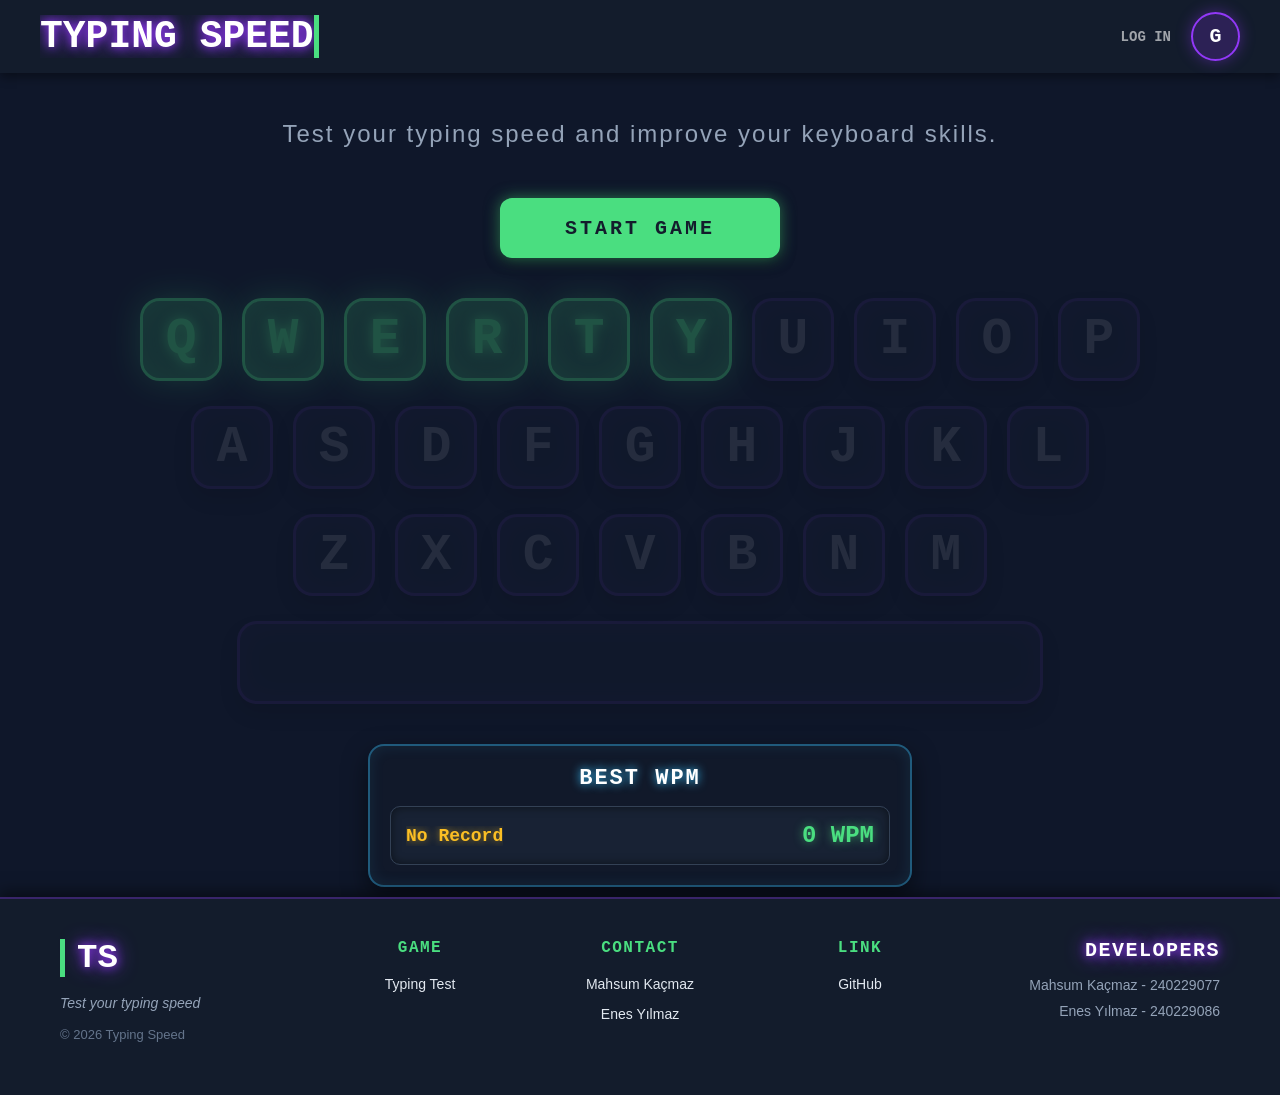
==== commit 9602d340: "replace static leaderboards with global best wpm display" ====
--- a/index.html
+++ b/index.html
@@ -8,7 +8,7 @@
 <body>
     
     <div class="header-bar">
-        <h1 class="game-title">TYPING SPEED</h1>
+        <h1 class="game-title" onclick="window.location.reload();" style="cursor: pointer; user-select: none;">TYPING SPEED</h1>
         <div class="header-actions">
             <button class="login-btn" id="login-button">LOG IN</button>
             <div class="profile-container" id="profile-trigger">
@@ -22,7 +22,6 @@
                             <input type="text" id="username-input" maxlength="15" placeholder="Enter your name">
                         </div>
                         <div class="modal-footer-buttons">
-                            <button class="logout-btn" id="modal-logout">Log Out</button>
                             <div class="modal-buttons">
                                 <button class="modal-btn cancel" id="modal-cancel">Cancel</button>
                                 <button class="modal-btn save" id="modal-save">Save</button>
@@ -44,50 +43,12 @@
             </a>
         </div>
 
-        <div class="static-score-container">
-            <h2 class="static-score-title">HIGHSCORES</h2>
-            <table class="static-score-table">
-                <tbody id="main-leaderboard-body">
-                    <tr>
-                        <td class="static-rank-1">#1</td>
-                        <td>GamerX</td>
-                        <td class="correct">95 WPM</td>
-                    </tr>
-                    <tr>
-                        <td class="static-rank-2">#2</td>
-                        <td>TypeMaster</td>
-                        <td class="correct">88 WPM</td>
-                    </tr>
-                    <tr>
-                        <td class="static-rank-3">#3</td>
-                        <td>Speedy</td>
-                        <td class="correct">74 WPM</td>
-                    </tr>
-                </tbody>
-            </table>
-        </div>
-
-        <div class="static-score-container right-side">
-            <h2 class="static-score-title">DAILY SCORE</h2>
-            <table class="static-score-table">
-                <tbody id="daily-leaderboard-body">
-                    <tr>
-                        <td class="static-rank-1">#1</td>
-                        <td>FastFingers</td>
-                        <td class="correct">92 WPM</td>
-                    </tr>
-                    <tr>
-                        <td class="static-rank-2">#2</td>
-                        <td>NinjaTyper</td>
-                        <td class="correct">85 WPM</td>
-                    </tr>
-                    <tr>
-                        <td class="static-rank-3">#3</td>
-                        <td>QuickCat</td>
-                        <td class="correct">70 WPM</td>
-                    </tr>
-                </tbody>
-            </table>
+        <div class="best-score-container">
+            <h2 class="best-score-title">BEST WPM</h2>
+            <div class="best-score-display">
+                <div class="best-score-name" id="global-best-name">No Record</div>
+                <div class="best-score-value" id="global-best-wpm">0 WPM</div>
+            </div>
         </div>
 
         <div class="keyboard-decoration">
--- a/style.css
+++ b/style.css
@@ -1,4 +1,4 @@
-/* --- ORTAK AYARLAR --- */
+/* ORTAK AYARLAR & HEADER*/
 body {
     background-color: #0f172a; 
     color: #ffffff;
@@ -16,7 +16,7 @@
     padding: 12px 40px;
     box-sizing: border-box;
     box-shadow: 0 4px 10px rgba(0, 0, 0, 0.4);
-    z-index: 20;
+    z-index: 60;
     display: flex;
     justify-content: space-between;
     align-items: center;
@@ -63,6 +63,16 @@
     text-shadow: 0 0 8px #4ade80;
 }
 
+.login-btn.logout-state {
+    color: rgba(248, 113, 113, 0.6);
+}
+
+.login-btn.logout-state:hover {
+    color: #f87171;
+    text-shadow: 0 0 8px #f87171;
+}
+
+/* ANA MENÜ & BAŞLANGIÇ BUTONU*/
 .menu-container {
     display: flex;
     flex-direction: column;
@@ -75,17 +85,15 @@
     position: relative; 
 }
 
-/* ESKİ HALİNE GETİRİLDİ: Orijinal menu description marjin ayarı */
 .menu-description {
     font-size: 24px;
     color: #94a3b8; 
-    margin: 0 0 130px 0; /* Orijinal tasarımdaki 180px boşluğa geri döndürüldü */
+    margin: 0 0 130px 0; 
     letter-spacing: 2px;
     z-index: 10;
     position: relative;
 }
 
-/* --- START GAME NEON BUTONU (EKRANI TAM ORTALAYAN) --- */
 .action-container-absolute {
     position: absolute;
     top: 50%;                 
@@ -94,7 +102,7 @@
     z-index: 30;              
 }
 
-.start-game-link {
+.button-link, .start-game-link {
     text-decoration: none;
 }
 
@@ -128,9 +136,9 @@
     box-shadow: 0 0 10px #4ade80;
 }
 
-/* --- SAYDAM KLAVYE --- */
+/*SAYDAM KLAVYE DEKORASYONU*/
 .keyboard-decoration {
-    margin-top: -60px; /* Orijinal klavye konumlandırmasına geri çekildi */
+    margin-top: -60px;
     display: flex;
     flex-direction: column;
     gap: 25px; 
@@ -147,20 +155,21 @@
 .key-row {
     display: flex;
     justify-content: center;
-    gap: 25px; 
+    gap: 1.5vw;
+    flex-wrap: wrap; 
 }
 
 .key {
-    width: 100px; 
-    height: 100px; 
+    width: clamp(50px, 6vw, 100px); 
+    height: clamp(50px, 6vw, 100px); 
     background-color: rgba(30, 41, 59, 0.6); 
     border: 3px solid rgba(146, 56, 248, 0.5); 
-    border-radius: 25px; 
+    border-radius: 20px; 
     display: flex;
     align-items: center;
     justify-content: center;
     font-family: 'Courier New', Courier, monospace;
-    font-size: 80px; 
+    font-size: clamp(30px, 4vw, 80px); 
     font-weight: bold;
     color: rgba(255, 255, 255, 0.6); 
     box-shadow: inset 0 0 30px rgba(146, 56, 248, 0.15), 0 10px 20px rgba(0, 0, 0, 0.6);
@@ -176,6 +185,12 @@
     opacity: 0.3 !important;
 }
 
+.space-bar {
+    width: 100%; 
+    max-width: 800px;
+}
+
+/* PROFİL VE MODAL (POPUP) PENCERELERİ*/
 .profile-container {
     position: relative; 
     display: flex;
@@ -276,7 +291,7 @@
 
 .modal-footer-buttons {
     display: flex;
-    justify-content: space-between;
+    justify-content: flex-end; 
     align-items: center;
     gap: 10px;
 }
@@ -300,10 +315,7 @@
     outline: none;
 }
 
-.modal-btn.cancel {
-    color: rgba(255, 255, 255, 0.6);
-}
-
+.modal-btn.cancel { color: rgba(255, 255, 255, 0.6); }
 .modal-btn.cancel:hover {
     color: #ffffff;
     background-color: rgba(30, 41, 59, 0.8);
@@ -312,11 +324,7 @@
     transform: translateY(-2px);
 }
 
-.modal-btn.save {
-    color: #9238f8;
-    text-shadow: 0 0 5px rgba(146, 56, 248, 0.6);
-}
-
+.modal-btn.save { color: #9238f8; text-shadow: 0 0 5px rgba(146, 56, 248, 0.6); }
 .modal-btn.save:hover {
     color: #ffffff;
     background-color: rgba(146, 56, 248, 0.2);
@@ -326,29 +334,451 @@
     transform: translateY(-2px);
 }
 
-.logout-btn {
-    background: none;
-    border: none;
-    padding: 0;
-    font-family: 'Courier New', Courier, monospace;
+/* OYUN EKRANI ve TYPING ALANI*/
+.game-container {
+    display: flex;
+    flex-direction: column;
+    align-items: center;
+    justify-content: center;
+    min-height: 100vh; 
+    padding: 20px;
+    box-sizing: border-box;
+}
+
+.game-title-text {
+    font-family: 'Courier New', Courier, monospace; 
+    font-size: 44px;         
+    color: #38bdf8;
+    margin-top: -20px;       
+    margin-bottom: 15px;     
+    text-shadow: 0 0 10px rgba(56, 189, 248, 0.4);
+}
+
+.game-subtitle-text {
+    font-family: Arial, sans-serif;
+    color: #94a3b8;
+    font-size: 18px;
+    margin-bottom: 25px;
+}
+
+.game-time-text {
+    font-family: 'Courier New', Courier, monospace;
+    font-size: 20px;
+    color: #f8fafc;
+}
+
+#target-text {
+    font-family: 'Courier New', Courier, monospace; 
+    text-align: center; 
+    background-color: #1e293b; 
+    color: #f8fafc;            
+    padding: 15px;
+    border: 2px solid #043d55;
+    width: min(1000px, 95vw); 
+    white-space: normal;
+    font-size: 20px;
+    line-height: 1.8; 
+    border-radius: 8px;
+}
+
+.target-word {
+    display: inline-block;
+    margin: 3px 5px;
+    padding: 2px 5px;
+    border-radius: 5px;
+}
+
+.target-char {
+    display: inline-block;
+    border-radius: 3px;
+}
+
+.current-word {
+    background-color: rgba(56, 189, 248, 0.16);
+    box-shadow: inset 0 -2px 0 #38bdf8;
+}
+
+.completed-word { color: #4ade80; }
+.missed-word { color: #f87171; background-color: rgba(248, 113, 113, 0.16); }
+
+#user-input {
+    font-family: 'Courier New', Courier, monospace; 
+    background-color: #1e293b;
+    color: #ffffff;
+    border: 2px solid #334155;
+    border-radius: 8px;
+    box-sizing: border-box;
+    width: min(1000px, 95vw);
+    height: 56px;
+    font-size: 20px;
+    line-height: 1.5;
+    padding: 14px;
+    outline: none;
+    transition: border-color 0.2s ease, box-shadow 0.2s ease;
+}
+
+#user-input:focus {
+    border-color: #38bdf8;
+    box-shadow: 0 0 0 3px rgba(56, 189, 248, 0.18);
+}
+
+#user-input::placeholder { color: #94a3b8; }
+
+/* İSTATİSTİKLER, ZAMANLAYICI ve BUTONLAR*/
+#stats {
+    display: flex;
+    justify-content: center;
+    gap: 12px;
+    flex-wrap: wrap;
+    width: min(620px, 90vw);
+    margin-top: 18px;
+}
+
+.stat-box {
+    background-color: #1e293b;
+    border: 1px solid #334155;
+    border-radius: 8px;
+    box-sizing: border-box;
+    min-width: 130px;
+    padding: 12px 16px;
+    text-align: center;
+}
+
+.stat-box span {
+    display: block;
+    color: #94a3b8;
     font-size: 13px;
+    margin-bottom: 6px;
+}
+
+.stat-box strong {
+    color: #f8fafc;
+    font-size: 24px;
+}
+
+.stat-box:first-child {
+    border: 2px solid #38bdf8; 
+    box-shadow: 0 0 15px rgba(56, 189, 248, 0.3);
+    transform: scale(1.15); 
+    margin: 0 15px; 
+    background-color: #0f172a; 
+}
+
+.stat-box:first-child strong {
+    font-size: 36px; 
+    color: #38bdf8;
+    text-shadow: 0 0 10px rgba(56, 189, 248, 0.6);
+}
+
+.stat-box:first-child span {
+    font-size: 15px; 
+    color: #cbd5e1;
+    font-weight: bold;
+    letter-spacing: 2px;
+}
+
+.correct { color: #4ade80; }
+.incorrect { color: #f87171; background-color: rgba(248, 113, 113, 0.2); border-radius: 3px; }
+
+.timer-box {
+    background-color: #1e293b;
+    border: 2px solid #38bdf8;
+    border-radius: 8px;
+    padding: 10px 30px;
+    margin-bottom: 25px;
+    text-align: center;
+    box-shadow: 0 0 15px rgba(56, 189, 248, 0.2);
+    transition: all 0.3s ease;
+}
+
+.timer-label {
+    display: block;
+    color: #94a3b8;
+    font-family: Arial, sans-serif;
+    font-size: 13px;
+    letter-spacing: 3px;
+    margin-bottom: 5px;
+}
+
+.timer-value {
+    display: block;
+    color: #f8fafc;
+    font-family: 'Courier New', Courier, monospace;
+    font-size: 34px;
+    font-weight: bold;
+    text-shadow: 0 0 10px rgba(56, 189, 248, 0.6);
+}
+
+.timer-warning {
+    border-color: #f87171 !important;
+    box-shadow: 0 0 25px rgba(248, 113, 113, 0.4) !important;
+}
+
+.timer-warning .timer-value {
+    color: #f87171 !important;
+    animation: pulse-red 1s infinite;
+    text-shadow: 0 0 15px rgba(248, 113, 113, 0.8) !important;
+}
+
+@keyframes pulse-red {
+    0% { transform: scale(1); }
+    50% { transform: scale(1.08); }
+    100% { transform: scale(1); }
+}
+
+.restart-button {
+    background-color: transparent;
+    color: #38bdf8;
+    border: 2px solid #38bdf8;
+    border-radius: 8px;
+    padding: 10px 25px;
+    font-family: 'Courier New', Courier, monospace;
+    font-size: 20px;
     font-weight: bold;
     cursor: pointer;
-    color: rgba(248, 113, 113, 0.6);
-    transition: color 0.2s ease, text-shadow 0.2s ease;
-    outline: none;
-}
-
-.logout-btn:hover {
-    color: #f87171;
-    text-shadow: 0 0 8px #f87171;
-}
-
-.space-bar {
-    width: 1260px; 
-}
-
-/* --- FOOTER TASARIMI --- */
+    transition: all 0.3s ease;
+    box-shadow: 0 0 10px rgba(56, 189, 248, 0.2);
+}
+
+.restart-button:hover {
+    background-color: rgba(56, 189, 248, 0.1);
+    box-shadow: 0 0 20px rgba(56, 189, 248, 0.6);
+    transform: scale(1.05);
+}
+
+/* AYARLAR MENÜSÜ & YAN PANELLER*/
+.settings-bar {
+    display: flex;
+    justify-content: center;
+    gap: 15px;
+    margin-top: -120px; 
+    margin-bottom: 55px;  
+    z-index: 100;
+}
+
+.dropdown-wrapper {
+    display: flex;
+    flex-direction: column;
+    align-items: center;
+    gap: 8px; 
+}
+
+.dropdown-label {
+    color: #38bdf8; 
+    font-family: 'Courier New', Courier, monospace;
+    font-size: 16px; 
+    font-weight: bold;
+    letter-spacing: 1.5px;
+    text-shadow: 0 0 8px rgba(56, 189, 248, 0.4); 
+}
+
+.dropdown {
+    position: relative;
+    display: inline-block;
+}
+
+.dropbtn {
+    background-color: #1e293b;
+    color: #38bdf8;
+    padding: 8px 20px;
+    font-family: 'Courier New', Courier, monospace;
+    font-size: 16px;
+    font-weight: bold;
+    border: 2px solid #043d55;
+    border-radius: 8px;
+    cursor: pointer;
+    transition: all 0.3s ease;
+    box-shadow: 0 0 10px rgba(56, 189, 248, 0.1);
+}
+
+.dropbtn:hover, .dropbtn:focus {
+    background-color: #043d55;
+    box-shadow: 0 0 15px rgba(56, 189, 248, 0.4);
+    transform: translateY(-2px);
+}
+
+.dropdown-content {
+    display: none;
+    position: absolute;
+    background-color: #1e293b;
+    min-width: 130px;
+    box-shadow: 0px 8px 16px 0px rgba(0,0,0,0.6);
+    z-index: 1;
+    border: 2px solid #334155;
+    border-radius: 8px;
+    top: 115%; 
+    left: 50%;
+    transform: translateX(-50%);
+    overflow: hidden;
+}
+
+.dropdown-content a {
+    color: #94a3b8;
+    padding: 12px 16px;
+    text-decoration: none;
+    display: block;
+    font-family: 'Courier New', Courier, monospace;
+    font-size: 14px;
+    text-align: center;
+    transition: all 0.2s ease;
+}
+
+.dropdown-content a:hover {
+    background-color: rgba(56, 189, 248, 0.15);
+    color: #38bdf8;
+}
+
+.show-menu { display: block; }
+
+.side-panel {
+    position: fixed;
+    right: 30px;
+    top: 50%;
+    transform: translateY(-50%);
+    background-color: #1e293b;
+    border: 2px solid #043d55;
+    border-radius: 12px;
+    padding: 20px;
+    box-shadow: 0 0 20px rgba(0,0,0,0.5);
+    display: flex;
+    flex-direction: column;
+    gap: 15px;
+    min-width: 160px;
+    text-align: center;
+    z-index: 50;
+    transition: all 0.3s ease;
+}
+
+.side-panel h3 {
+    color: #38bdf8;
+    font-family: 'Courier New', Courier, monospace;
+    margin: 0 0 10px 0;
+    font-size: 20px;
+    text-shadow: 0 0 8px rgba(56, 189, 248, 0.4);
+    border-bottom: 1px solid #334155;
+    padding-bottom: 10px;
+    letter-spacing: 1px;
+}
+
+.side-stat {
+    display: flex;
+    flex-direction: column;
+    align-items: center;
+}
+
+.side-stat span { color: #94a3b8; font-size: 12px; margin-bottom: 4px; }
+.side-stat strong { color: #f8fafc; font-size: 24px; }
+
+#lg-wpm {
+    color: #4ade80;
+    font-size: 28px;
+    text-shadow: 0 0 10px rgba(74, 222, 128, 0.4);
+}
+
+.best-stat-box {
+    margin-top: 15px;
+    padding-top: 15px;
+    border-top: 2px dashed #334155;
+    display: flex;
+    flex-direction: column;
+    align-items: center;
+}
+
+.best-stat-box h4 {
+    color: #fbbf24; 
+    margin: 0 0 5px 0;
+    font-size: 15px;
+    font-family: 'Courier New', Courier, monospace;
+    text-shadow: 0 0 10px rgba(251, 191, 36, 0.4);
+    letter-spacing: 1px;
+}
+
+#best-wpm-value {
+    color: #fcd34d;
+    font-size: 34px;
+    font-weight: bold;
+    text-shadow: 0 0 20px rgba(251, 191, 36, 0.7);
+}
+
+@media (max-width: 1350px) {
+    .side-panel {
+        position: relative;
+        right: auto;
+        top: auto;
+        transform: none;
+        flex-direction: row;
+        flex-wrap: wrap;
+        justify-content: center;
+        width: min(620px, 90vw);
+        margin: 20px auto;
+    }
+    .side-panel h3 {
+        width: 100%;
+        border-bottom: none;
+        margin-bottom: 0;
+    }
+}
+
+/* BEST WPM TABLOSU */
+.best-score-container {
+    width: min(320px, 90vw); 
+    background-color: rgba(19, 28, 44, 0.7);
+    backdrop-filter: blur(8px);
+    border: 2px solid rgba(56, 189, 248, 0.4); 
+    border-radius: 16px;
+    padding: 20px; 
+    box-shadow: 0 10px 25px rgba(0, 0, 0, 0.5), inset 0 0 15px rgba(56, 189, 248, 0.1);
+    z-index: 10;
+    
+    position: absolute;
+    left: 40px; 
+    top: calc(50% - 295px); 
+    transform: translateY(-50%);
+    margin-bottom: 0; 
+}
+
+.best-score-title {
+    margin: 0 0 15px 0; 
+    font-family: 'Courier New', Courier, monospace;
+    color: #ffffff;
+    font-size: 22px;
+    text-shadow: 0 0 10px #38bdf8;
+    letter-spacing: 2px;
+    text-align: center;
+}
+
+.best-score-display {
+    display: flex;
+    justify-content: space-between;
+    align-items: center;
+    background-color: rgba(30, 41, 59, 0.6);
+    padding: 15px;
+    border-radius: 10px;
+    border: 1px solid #334155;
+    box-shadow: inset 0 0 10px rgba(0,0,0,0.5);
+}
+
+.best-score-name {
+    color: #fbbf24;
+    font-family: 'Courier New', Courier, monospace;
+    font-size: 18px;
+    font-weight: bold;
+    text-shadow: 0 0 8px rgba(251, 191, 36, 0.6);
+    max-width: 140px;
+    overflow: hidden;
+    text-overflow: ellipsis;
+    white-space: nowrap;
+}
+
+.best-score-value {
+    color: #4ade80;
+    font-family: 'Courier New', Courier, monospace;
+    font-size: 24px;
+    font-weight: bold;
+    text-shadow: 0 0 10px rgba(74, 222, 128, 0.6);
+}
+
+/* FOOTER (ALT BİLGİ - Arkadaşın Tasarımı)*/
 .game-footer {
     width: 100%;
     background-color: #131c2c; 
@@ -430,9 +860,7 @@
     margin: 0;
 }
 
-.footer-column ul li {
-    margin-bottom: 12px;
-}
+.footer-column ul li { margin-bottom: 12px; }
 
 .footer-column ul li a {
     color: #e2e8f0;
@@ -492,135 +920,138 @@
     }
 }
 
-/* ESKİ HALİNE GETİRİLDİ: Orijinal Liderlik Tablosu Konumlandırması (Dikeyde tam merkez) */
-.static-score-container {
-    width: min(320px, 90vw); 
-    background-color: rgba(19, 28, 44, 0.7);
-    backdrop-filter: blur(8px);
-    border: 2px solid rgba(146, 56, 248, 0.4);
-    border-radius: 16px;
-    padding: 15px 20px; 
-    box-shadow: 0 10px 25px rgba(0, 0, 0, 0.5), inset 0 0 15px rgba(146, 56, 248, 0.1);
-    z-index: 10;
+
+.game-header .game-title {
+    text-shadow: 0 0 10px #38bdf8, 0 0 20px #38bdf8;
+    border-right-color: #38bdf8;
+    animation: typing 1.5s steps(12, end), blink-caret-blue 0.8s step-end infinite;
+}
+
+@keyframes blink-caret-blue { 
+    from, to { border-color: transparent } 
+    50% { border-color: #38bdf8; } 
+}
+
+.game-header .login-btn:hover {
+    color: #38bdf8;
+    text-shadow: 0 0 8px #38bdf8;
+}
+
+/* Profil Dairesi */
+.game-header .profile-circle {
+    background-color: rgba(56, 189, 248, 0.2);
+    border-color: #38bdf8;
+    box-shadow: 0 0 15px rgba(56, 189, 248, 0.4);
+}
+
+.game-header .profile-circle:hover {
+    background-color: rgba(56, 189, 248, 0.4);
+    border-color: #f8fafc; /* Hover durumunda beyaza parlar */
+    box-shadow: 0 0 20px #f8fafc;
+}
+
+/* Modal Kutusu */
+.game-header .modal-content {
+    border-color: rgba(56, 189, 248, 0.6);
+    box-shadow: 0 10px 30px rgba(0, 0, 0, 0.6), inset 0 0 20px rgba(56, 189, 248, 0.1);
+}
+
+.game-header .modal-content h3 {
+    text-shadow: 0 0 8px #38bdf8;
+}
+
+/* Modal Butonları */
+.game-header .modal-btn {
+    border-color: rgba(56, 189, 248, 0.5);
+    box-shadow: inset 0 0 15px rgba(56, 189, 248, 0.15), 0 4px 10px rgba(0, 0, 0, 0.4);
+}
+
+.game-header .modal-btn.save {
+    color: #38bdf8;
+    text-shadow: 0 0 5px rgba(56, 189, 248, 0.6);
+}
+
+.game-header .modal-btn.save:hover {
+    background-color: rgba(56, 189, 248, 0.2);
+    border-color: #f8fafc;
+    box-shadow: inset 0 0 20px rgba(56, 189, 248, 0.3), 0 0 15px #f8fafc;
+    text-shadow: 0 0 8px #f8fafc;
+}
+
+
+.game-theme-footer {
+    border-top-color: rgba(56, 189, 248, 0.4);
+    margin-top: 0; 
+}
+
+/* Logo ve Sağdaki Başlığın parlama renklerini mavi yapmak için*/
+.game-theme-footer .footer-logo,
+.game-theme-footer .footer-right-title {
+    text-shadow: 0 0 10px #38bdf8, 0 0 20px #38bdf8;
+}
+
+/* Logonun solundaki yeşil çizgiyi mavi yapmak için */
+.game-theme-footer .footer-logo {
+    border-left-color: #38bdf8;
+}
+
+/* Orta kısımdaki yeşil link başlıklarını mavi yapmak için*/
+.game-theme-footer .footer-column h3 {
+    color: #38bdf8;
+}
+
+/* Footer Linkleri hover (üstüne gelme) efekti mavi parlama */
+.game-theme-footer .footer-column ul li a:hover {
+    color: #38bdf8;
+    text-shadow: 0 0 6px rgba(56, 189, 248, 0.7);
+}
+
+/* Mobil görünüm için alt çizgi rengini mavi yapma */
+@media (max-width: 1024px) {
+    .game-theme-footer .footer-logo {
+        border-bottom-color: #38bdf8;
+    }
+}
+
+/*RESPONSIVE DÜZEN Farklı Ekranlar İçin*/
+
+@media (max-width: 1500px), (max-height: 850px) {
+    .menu-container {
+        display: flex;
+        flex-direction: column;
+        justify-content: flex-start;
+        height: auto;
+        min-height: 100vh;
+        padding: 120px 20px 80px 20px;
+        gap: 40px; 
+    }
     
-    position: absolute;
-    left: 40px; 
-    top: calc(50% - 295px); /* İlk orijinal dikey hizaya tam olarak geri çekildi */
-    transform: translateY(-50%);
-    margin-bottom: 0; 
-}
-
-.static-score-container.right-side {
-    left: auto;
-    right: 40px;
-}
-
-.static-score-title {
-    margin: 0 0 10px 0; 
-    font-family: 'Courier New', Courier, monospace;
-    color: #ffffff;
-    font-size: 18px;
-    text-shadow: 0 0 8px #9238f8;
-    letter-spacing: 2px;
-    text-align: center;
-}
-
-.static-score-table {
-    width: 100%;
-    border-collapse: collapse;
-    color: #f8fafc;
-    font-family: 'Courier New', Courier, monospace;
-}
-
-.static-score-table td {
-    padding: 8px 10px; 
-    text-align: left;
-    border-bottom: 1px solid rgba(51, 65, 85, 0.5);
-    font-size: 15px;
-    font-weight: bold;
-}
-
-.static-score-table tr:last-child td {
-    border-bottom: none;
-}
-
-.static-rank-1 { color: #fbbf24; text-shadow: 0 0 6px #fbbf24; }
-.static-rank-2 { color: #94a3b8; text-shadow: 0 0 6px #94a3b8; }
-.static-rank-3 { color: #b45309; text-shadow: 0 0 6px #b45309; }
-
-/* DİĞER PROJE BİLEŞENLERİ */
-#target-text {
-    background-color: #1e293b;
-    color: #f8fafc;           
-    padding: 15px;
-    border: 2px solid #043d55;
-    width: min(620px, 90vw);
-    font-size: 18px;
-    line-height: 1.6;
-    border-radius: 8px;
-}
-
-.target-word {
-    display: inline-block;
-    margin: 3px 5px;
-    padding: 2px 5px;
-    border-radius: 5px;
-}
-
-.target-char {
-    display: inline-block;
-    border-radius: 3px;
-}
-
-.current-word {
-    background-color: rgba(56, 189, 248, 0.16);
-    box-shadow: inset 0 -2px 0 #38bdf8;
-}
-
-.completed-word { color: #4ade80; }
-.missed-word { color: #f87171; background-color: rgba(248, 113, 113, 0.16); }
-
-#user-input {
-    background-color: #1e293b;
-    color: #ffffff;
-    border: 2px solid #334155;
-    border-radius: 8px;
-    box-sizing: border-box;
-    width: min(620px, 90vw);
-    height: 56px;
-    font-size: 18px;
-    line-height: 1.5;
-    padding: 14px;
-    outline: none;
-    transition: border-color 0.2s ease, box-shadow 0.2s ease;
-}
-
-#user-input:focus {
-    border-color: #38bdf8;
-    box-shadow: 0 0 0 3px rgba(56, 189, 248, 0.18);
-}
-
-#user-input::placeholder { color: #94a3b8; }
-
-#stats {
-    display: flex;
-    justify-content: center;
-    gap: 12px;
-    flex-wrap: wrap;
-    width: min(620px, 90vw);
-    margin-top: 18px;
-}
-
-.stat-box {
-    background-color: #1e293b;
-    border: 1px solid #334155;
-    border-radius: 8px;
-    box-sizing: border-box;
-    min-width: 130px;
-    padding: 12px 16px;
-}
-
-.stat-box span { display: block; color: #94a3b8; font-size: 13px; margin-bottom: 6px; }
-.stat-box strong { color: #f8fafc; font-size: 24px; }
-.correct { color: #4ade80; }
-.incorrect { color: #f87171; background-color: rgba(248, 113, 113, 0.2); border-radius: 3px; }+    .menu-description {
+        margin-bottom: 10px;
+    }
+
+    .action-container-absolute {
+        position: relative;
+        top: auto;
+        left: auto;
+        transform: none;
+        order: 1; /* İlk sırada Start butonu olsun */
+    }
+
+    .keyboard-decoration {
+        margin-top: 0;
+        order: 2; /* İkinci sırada klavye olsun */
+    }
+
+    .best-score-container {
+        position: relative !important;
+        left: auto !important;
+        right: auto !important;
+        top: auto !important;
+        transform: none !important;
+        width: 100%;
+        max-width: 500px;
+        margin: 0 auto;
+        order: 3; 
+    }
+}
